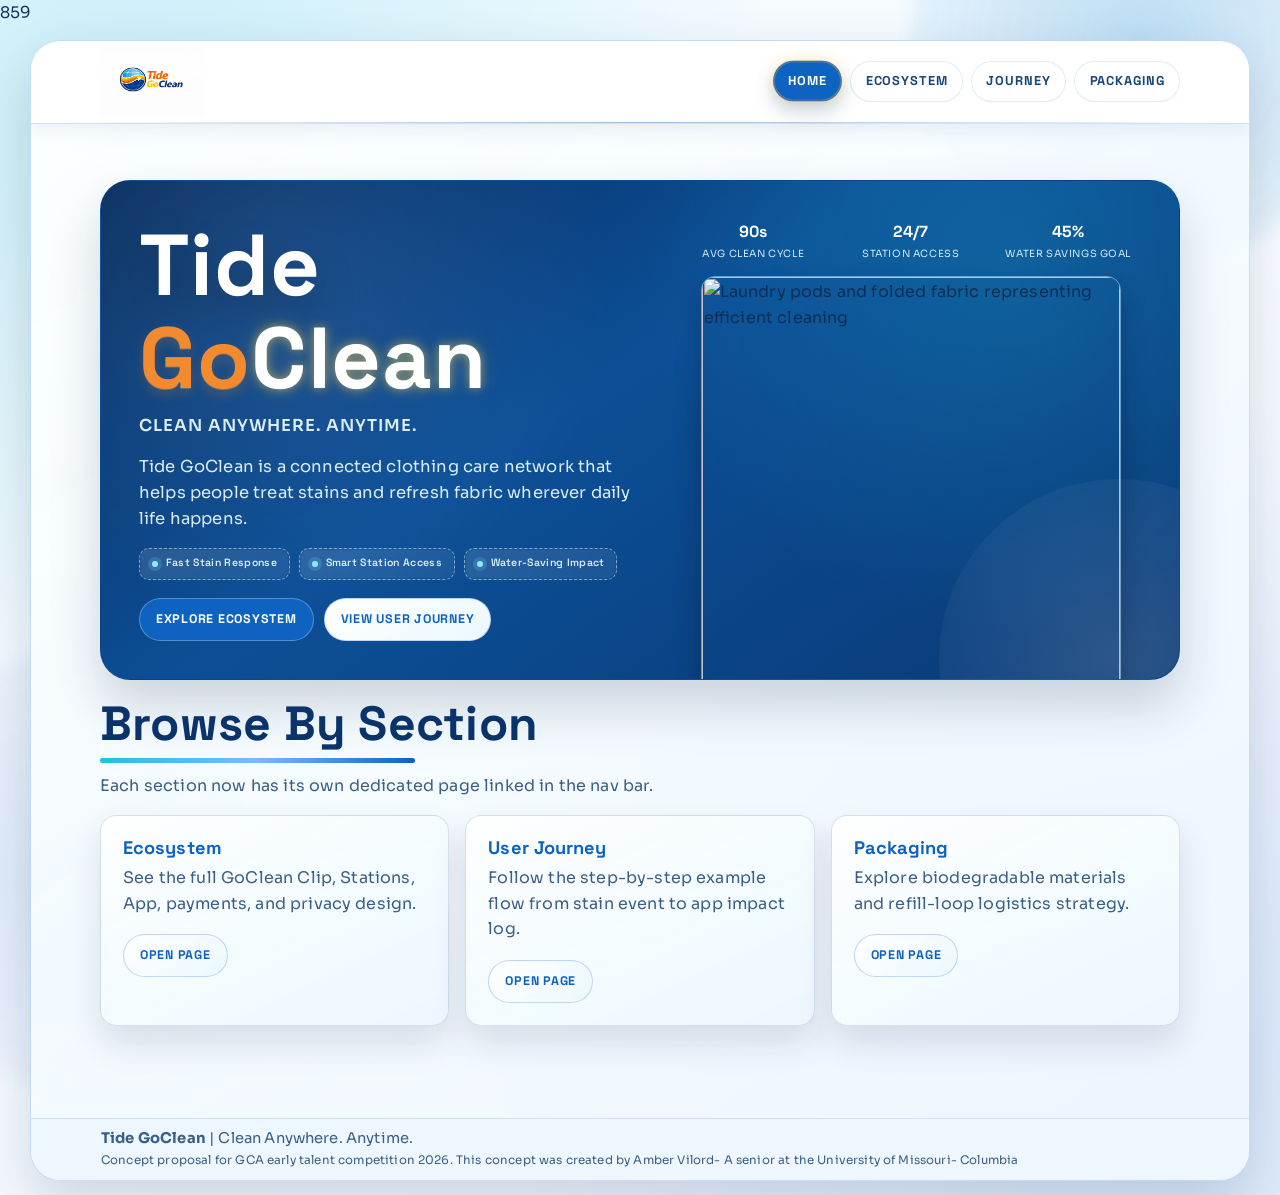
==== index.html @ 5327dce3 "Update footer content and add hero metric image with styling enhancements" ====
859<!DOCTYPE html>
<html lang="en">
<head>
  <meta charset="UTF-8" />
  <meta name="viewport" content="width=device-width, initial-scale=1.0" />
  <title>Tide GoClean | Home</title>
  <link rel="preconnect" href="https://fonts.googleapis.com" />
  <link rel="preconnect" href="https://fonts.gstatic.com" crossorigin />
  <link href="https://fonts.googleapis.com/css2?family=Space+Grotesk:wght@500;600;700&family=Sora:wght@400;500;600;700&display=swap" rel="stylesheet" />
  <link rel="stylesheet" href="styles.css" />
  <script src="shared.js" defer></script>
</head>
<body>
  <div class="page-overlay">
  <header class="top">
    <div class="wrap nav">
      <a class="brand" href="index.html" aria-label="Tide GoClean home">
        <img class="brand-symbol" src="assets/brand-logo.jpg" alt="" aria-hidden="true" />
        
      </a>
      <nav class="nav-links" aria-label="Main navigation">
        <a class="active" href="index.html">Home</a>
        <a href="ecosystem.html">Ecosystem</a>
        <a href="journey.html">Journey</a>
        <a href="packaging.html">Packaging</a>
      </nav>
    </div>
  </header>

  <main>
    <section class="wrap hero">
      <div>
        <h1 class="hero-title">Tide <span class="go-highlight">Go</span><span class="clean-glow">Clean</span></h1>
        <p class="tag">Clean Anywhere. Anytime.</p>
        <p>
          Tide GoClean is a connected clothing care network that helps people treat stains and refresh fabric wherever daily life happens.
        </p>
        <div class="chip-row" aria-label="Key brand strengths">
          <span class="chip">Fast Stain Response</span>
          <span class="chip">Smart Station Access</span>
          <span class="chip">Water-Saving Impact</span>
        </div>
        <div class="actions">
          <a class="btn primary" href="ecosystem.html">Explore Ecosystem</a>
          <a class="btn" href="journey.html">View User Journey</a>
        </div>
      </div>
      <aside class="hero-visual" aria-label="Brand impact snapshot">
        <div class="metric-grid">
          <div class="metric">
            <strong>90s</strong>
            <span>Avg Clean Cycle</span>
          </div>
          <div class="metric">
            <strong>24/7</strong>
            <span>Station Access</span>
          </div>
          <div class="metric">
            <strong>45%</strong>
            <span>Water Savings Goal</span>
          </div>
        </div>
        <img
          class="hero-metric-image"
          src="https://i.pinimg.com/736x/5a/c6/32/5ac632931588f97f066ed8e8f9f3339a.jpg"
          alt="Laundry pods and folded fabric representing efficient cleaning"
          loading="lazy"
          decoding="async"
        />
      </aside>
    </section>

    <section class="wrap" style="padding-top: 18px;">
      <div class="page-head">
        <h2>Browse By Section</h2>
        <p>Each section now has its own dedicated page linked in the nav bar.</p>
      </div>
      <div class="grid">
        <article class="card">
          <h3>Ecosystem</h3>
          <p>See the full GoClean Clip, Stations, App, payments, and privacy design.</p>
          <div class="actions"><a class="btn" href="ecosystem.html">Open Page</a></div>
        </article>
        <article class="card">
          <h3>User Journey</h3>
          <p>Follow the step-by-step example flow from stain event to app impact log.</p>
          <div class="actions"><a class="btn" href="journey.html">Open Page</a></div>
        </article>
        <article class="card">
          <h3>Packaging</h3>
          <p>Explore biodegradable materials and refill-loop logistics strategy.</p>
          <div class="actions"><a class="btn" href="packaging.html">Open Page</a></div>
        </article>
      </div>
    </section>
  </main>

  <footer class="footer">
    <div class="wrap">
      <p><strong>Tide GoClean</strong> | Clean Anywhere. Anytime.</p>
      <p class="footer-note">Concept proposal for GCA early talent competition 2026. This concept was created by Amber Vilord- A senior at the University of Missouri- Columbia</p>
    </div>
  </footer>
  </div>
</body>
</html>
---- styles.css ----
:root {
  --deep: #051c3d;
  --deep-2: #0a336b;
  --sea: #0d63bf;
  --aqua: #20c2dc;
  --foam: #dff9ff;
  --glacier: #7eb8ff;
  --glacier-soft: #d6e7ff;
  --tide-orange: #f28a2f;
  --tide-yellow: #ffd34f;
  --ink: #0d2f57;
  --ink-soft: #3a5f84;
  --paper: #ffffff;
  --line: rgba(10, 66, 130, 0.15);
  --line-strong: rgba(10, 66, 130, 0.32);
  --radius-xl: 30px;
  --radius-lg: 22px;
  --radius-md: 16px;
  --shadow-soft: 0 18px 34px rgba(5, 28, 61, 0.12);
  --shadow-mid: 0 26px 52px rgba(5, 28, 61, 0.18);
  --shadow-strong: 0 30px 70px rgba(5, 28, 61, 0.24);
}

* {
  box-sizing: border-box;
  margin: 0;
  padding: 0;
}

html,
body {
  min-height: 100%;
}

body {
  font-family: "Sora", "Segoe UI", sans-serif;
  color: var(--ink);
  letter-spacing: 0.01em;
  line-height: 1.6;
  overflow-x: hidden;
  background:
    radial-gradient(circle at 12% 10%, rgba(32, 194, 220, 0.2), transparent 40%),
    radial-gradient(circle at 88% 86%, rgba(92, 150, 230, 0.16), transparent 42%),
    linear-gradient(155deg, #f1f9ff 0%, #f9fcff 45%, #eef5ff 100%);
}

body::before,
body::after {
  content: "";
  position: fixed;
  z-index: -1;
  pointer-events: none;
  width: 460px;
  height: 460px;
  border-radius: 999px;
  filter: blur(8px);
  opacity: 0.75;
}

body::before {
  top: -190px;
  right: -90px;
  background: radial-gradient(circle at center, rgba(16, 135, 209, 0.34), rgba(16, 135, 209, 0));
  animation: drift 14s ease-in-out infinite;
}

body::after {
  left: -120px;
  bottom: -200px;
  background: radial-gradient(circle at center, rgba(92, 150, 230, 0.28), rgba(92, 150, 230, 0));
  animation: drift 16s ease-in-out infinite reverse;
}

.page-overlay {
  width: min(1220px, calc(100vw - 1.8rem));
  margin: 14px auto;
  border: 1px solid rgba(13, 99, 191, 0.2);
  border-radius: var(--radius-xl);
  background:
    linear-gradient(145deg, rgba(255, 255, 255, 0.95), rgba(244, 251, 255, 0.93) 48%, rgba(237, 245, 255, 0.93) 100%);
  box-shadow: var(--shadow-strong);
  box-shadow:
    0 24px 56px rgba(5, 28, 61, 0.16),
    inset 0 1px 0 rgba(255, 255, 255, 0.78);
  overflow: clip;
  position: relative;
}

.page-overlay::before {
  content: "";
  position: absolute;
  left: 0;
  right: 0;
  top: 0;
  height: 4px;
  background: rgba(13, 99, 191, 0.38);
}

.wrap {
  width: min(1080px, calc(100% - 2.8rem));
  margin: 0 auto;
}

.top {
  position: sticky;
  top: 0;
  z-index: 20;
  background: #ffffff;
  border-bottom: 1px solid #cfe3f7;
  box-shadow: 0 6px 18px rgba(10, 56, 110, 0.08);
}

.top::after {
  content: "";
  position: absolute;
  left: 0;
  right: 0;
  bottom: 0;
  height: 1px;
  background: linear-gradient(90deg, rgba(13, 99, 191, 0), rgba(13, 99, 191, 0.42), rgba(13, 99, 191, 0));
}

.nav {
  min-height: 82px;
  display: flex;
  align-items: center;
  justify-content: space-between;
  gap: 16px;
}

.brand {
  text-decoration: none;
  color: var(--deep-2);
  display: inline-flex;
  align-items: center;
  gap: 12px;
  font-family: "Space Grotesk", "Segoe UI", sans-serif;
  letter-spacing: 0.08em;
  text-transform: uppercase;
  font-weight: 700;
}

.brand-symbol {
  width: 104px;
  height: auto;
  display: block;
  object-fit: contain;
  filter: none;
}

.nav-links {
  display: flex;
  flex-wrap: wrap;
  gap: 8px;
}

.nav-links a {
  text-decoration: none;
  color: #164777;
  font-family: "Space Grotesk", "Segoe UI", sans-serif;
  font-size: 0.8rem;
  font-weight: 700;
  letter-spacing: 0.07em;
  text-transform: uppercase;
  padding: 0.6rem 0.9rem;
  border-radius: 999px;
  border: 1px solid rgba(13, 99, 191, 0.13);
  background: #ffffff;
  box-shadow: none;
  transition: transform 180ms ease, border-color 180ms ease, background-color 180ms ease, color 180ms ease;
}

.nav-links a:hover,
.nav-links a.active {
  color: #ffffff;
  border-color: rgba(242, 138, 47, 0.34);
  background: #0d63bf;
  box-shadow:
    0 10px 20px rgba(10, 66, 130, 0.22),
    0 0 14px rgba(255, 211, 79, 0.35),
    0 0 0 1px rgba(255, 211, 79, 0.26) inset;
  transform: translateY(-0.5px);
}

h1,
h2,
h3 {
  font-family: "Space Grotesk", "Segoe UI", sans-serif;
  line-height: 1.08;
  letter-spacing: 0.005em;
}

p {
  color: var(--ink-soft);
}

.go-highlight {
  color: var(--tide-orange);
  text-shadow:
    0 6px 12px rgba(242, 138, 47, 0.2),
    0 1px 0 rgba(255, 211, 79, 0.24);
}

.clean-glow {
  text-shadow:
    0 0 10px rgba(255, 211, 79, 0.5),
    0 0 20px rgba(255, 211, 79, 0.24);
}

main {
  padding: 56px 0 92px;
}

.hero {
  position: relative;
  display: grid;
  grid-template-columns: 1.06fr 0.94fr;
  gap: 22px;
  align-items: stretch;
  padding: 38px;
  border-radius: var(--radius-xl);
  border: 1px solid rgba(13, 99, 191, 0.2);
  background:
    radial-gradient(circle at 16% 22%, rgba(116, 173, 242, 0.19), transparent 34%),
    radial-gradient(circle at 84% 18%, rgba(32, 194, 220, 0.2), transparent 36%),
    linear-gradient(145deg, #072a58 0%, #0c4f97 44%, #093975 100%);
  box-shadow: var(--shadow-mid);
  overflow: hidden;
}

.hero::before {
  content: "";
  position: absolute;
  inset: auto -120px -160px auto;
  width: 360px;
  height: 360px;
  border-radius: 999px;
  background: radial-gradient(circle at center, rgba(255, 255, 255, 0.14), rgba(255, 255, 255, 0));
}

.hero > :only-child {
  grid-column: 1 / -1;
}

.hero-title {
  font-size: clamp(2.6rem, 7vw, 5.4rem);
  font-weight: 700;
  letter-spacing: 0.01em;
  display: inline-block;
  color: #ffffff;
  text-shadow: 0 18px 40px rgba(0, 0, 0, 0.28);
  animation: hero-enter 720ms ease 60ms both;
}

.tag {
  margin-top: 8px;
  margin-bottom: 14px;
  font-size: clamp(1rem, 2vw, 1.28rem);
  font-weight: 600;
  color: rgba(223, 249, 255, 0.95);
  letter-spacing: 0.06em;
  text-transform: uppercase;
  animation: hero-enter 720ms ease 140ms both;
}

.hero p {
  max-width: 52ch;
  color: rgba(230, 246, 255, 0.95);
  font-size: 1.03rem;
  animation: hero-enter 720ms ease 210ms both;
}

.hero-visual {
  position: relative;
  padding: 0;
  min-height: auto;
  display: block;
  animation: hero-enter 720ms ease 260ms both;
}

.hero-visual::before {
  content: none;
}

.hero-visual::after {
  content: none;
}

.metric-grid {
  position: relative;
  display: grid;
  gap: 12px;
  grid-template-columns: repeat(3, 1fr);
}

.hero-metric-image {
  display: block;
  width: 100%;
  max-width: 420px;
  margin: 14px auto 0;
  border-radius: 14px;
  border: 1px solid rgba(223, 249, 255, 0.45);
  box-shadow: 0 14px 26px rgba(2, 16, 42, 0.32);
  object-fit: cover;
}

.metric {
  border: none;
  border-radius: 0;
  padding: 0;
  background: transparent;
  color: #ffffff;
  text-align: center;
}

.metric strong {
  display: block;
  font-size: 1rem;
  font-family: "Space Grotesk", "Segoe UI", sans-serif;
}

.metric span {
  display: block;
  margin-top: 2px;
  font-size: 0.62rem;
  letter-spacing: 0.06em;
  text-transform: uppercase;
  color: rgba(227, 248, 255, 0.9);
}

.page-head {
  margin-bottom: 16px;
}

.page-head h2 {
  font-size: clamp(1.8rem, 4vw, 3rem);
  color: var(--deep-2);
  position: relative;
  display: inline-block;
}

.page-head h2::after {
  content: "";
  display: block;
  width: 72%;
  height: 5px;
  margin-top: 8px;
  border-radius: 999px;
  background: linear-gradient(90deg, var(--aqua), var(--glacier), var(--sea));
}

.page-head p {
  margin-top: 10px;
  max-width: 66ch;
}

.grid {
  display: grid;
  gap: 16px;
  grid-template-columns: repeat(auto-fit, minmax(232px, 1fr));
}

.card {
  border: 1px solid var(--line);
  border-radius: var(--radius-md);
  background:
    linear-gradient(155deg, rgba(255, 255, 255, 0.97), rgba(241, 251, 255, 0.94) 62%, rgba(237, 246, 255, 0.95));
  box-shadow: var(--shadow-soft);
  padding: 22px;
  transform: translateY(12px) scale(0.99);
  opacity: 0;
  transition: transform 340ms ease, opacity 340ms ease, box-shadow 220ms ease, border-color 220ms ease;
}

.card.reveal {
  transform: translateY(0) scale(1);
  opacity: 1;
}

.card:hover {
  transform: translateY(-4px) scale(1.005);
  border-color: rgba(242, 138, 47, 0.28);
  box-shadow:
    var(--shadow-mid),
    0 14px 30px rgba(242, 138, 47, 0.24);
}

.card h3 {
  font-size: 1.14rem;
  color: var(--sea);
  margin-bottom: 8px;
}

.card ul,
.card ol,
.spec-list {
  margin: 8px 0 0 18px;
  display: grid;
  gap: 6px;
}

.full {
  grid-column: 1 / -1;
}

.logo-card {
  border: 1px solid rgba(13, 99, 191, 0.18);
  background:
    radial-gradient(circle at 14% 20%, rgba(184, 217, 255, 0.36), transparent 32%),
    radial-gradient(circle at 86% 18%, rgba(32, 194, 220, 0.22), transparent 34%),
    linear-gradient(150deg, rgba(255, 255, 255, 0.96), rgba(240, 252, 255, 0.93) 62%, rgba(236, 246, 255, 0.94));
  border-radius: var(--radius-lg);
  min-height: 300px;
  display: grid;
  justify-items: center;
  align-content: center;
  text-align: center;
  gap: 12px;
}

.route {
  border: 1px dashed rgba(13, 99, 191, 0.44);
  border-radius: var(--radius-md);
  background:
    linear-gradient(140deg, rgba(236, 249, 255, 0.92), rgba(231, 243, 255, 0.92));
}

.symbol-preview {
  width: min(240px, 78%);
  height: auto;
}

.wordmark-preview {
  width: min(700px, 100%);
  height: auto;
}

.icon-preview {
  width: 130px;
  height: 130px;
  display: block;
}

.chip-row {
  display: flex;
  flex-wrap: wrap;
  gap: 9px;
  margin-top: 15px;
}

.chip {
  display: inline-flex;
  align-items: center;
  gap: 0.5rem;
  border: 1px dashed rgba(223, 249, 255, 0.5);
  border-radius: 10px;
  padding: 0.42rem 0.74rem;
  background: linear-gradient(135deg, rgba(255, 255, 255, 0.12), rgba(204, 236, 255, 0.08));
  font-family: "Space Grotesk", "Segoe UI", sans-serif;
  font-size: 0.66rem;
  font-weight: 600;
  letter-spacing: 0.03em;
  text-transform: none;
  color: rgba(228, 247, 255, 0.95);
  box-shadow: inset 0 0 0 1px rgba(8, 42, 80, 0.18);
}

.chip::before {
  content: "";
  width: 6px;
  height: 6px;
  border-radius: 999px;
  background: #8fe9ff;
  box-shadow: 0 0 0 4px rgba(143, 233, 255, 0.16);
}

.actions {
  margin-top: 18px;
  display: flex;
  flex-wrap: wrap;
  gap: 10px;
}

.btn {
  text-decoration: none;
  display: inline-flex;
  align-items: center;
  gap: 8px;
  border-radius: 999px;
  padding: 0.66rem 1rem;
  border: 1px solid rgba(13, 99, 191, 0.24);
  background: linear-gradient(140deg, #ffffff, #ebf8ff);
  color: var(--sea);
  font-family: "Space Grotesk", "Segoe UI", sans-serif;
  font-size: 0.78rem;
  font-weight: 700;
  letter-spacing: 0.06em;
  text-transform: uppercase;
  transition: transform 180ms ease, box-shadow 180ms ease, background-color 180ms ease;
}

.btn:hover {
  transform: translateY(-2px);
  box-shadow:
    0 16px 30px rgba(5, 28, 61, 0.2),
    0 8px 20px rgba(242, 138, 47, 0.3);
}

.btn.primary {
  color: #ffffff;
  border-color: rgba(255, 255, 255, 0.28);
  background: var(--sea);
}

.footer {
  position: relative;
  left: auto;
  bottom: auto;
  transform: none;
  width: min(1220px, calc(100vw - 1.8rem));
  z-index: 19;
  margin: 0 auto;
  padding: 8px 0 11px;
  border-top: 1px solid #cfe3f7;
  background: #eef6ff;
  color: #486c8f;
  font-size: 0.92rem;
  border-radius: 0 0 var(--radius-xl) var(--radius-xl);
}

.footer-note {
  font-size: 0.8em;
}

@keyframes drift {
  0%,
  100% {
    transform: translate(0, 0) scale(1);
  }

  50% {
    transform: translate(-14px, 18px) scale(1.06);
  }
}

@keyframes sheen {
  0% {
    background-position: 0% 50%;
  }

  100% {
    background-position: 180% 50%;
  }
}

@keyframes orbit {
  0% {
    transform: translate(-50%, -50%) rotate(0deg);
  }

  100% {
    transform: translate(-50%, -50%) rotate(360deg);
  }
}

@keyframes hero-enter {
  0% {
    opacity: 0;
    transform: translateY(12px);
  }

  100% {
    opacity: 1;
    transform: translateY(0);
  }
}

@media (max-width: 980px) {
  .page-overlay {
    width: calc(100vw - 1.1rem);
    border-radius: 22px;
  }

  .wrap {
    width: min(1080px, calc(100% - 1.6rem));
  }

  .hero {
    grid-template-columns: 1fr;
    padding: 26px;
  }

  .hero-visual {
    min-height: 200px;
  }

  .top {
    position: static;
  }

  .footer {
    width: calc(100vw - 1.1rem);
    bottom: auto;
    border-radius: 0 0 22px 22px;
  }
}

@media (max-width: 640px) {
  body::before,
  body::after {
    width: 250px;
    height: 250px;
  }

  .nav {
    min-height: 74px;
    flex-direction: column;
    gap: 10px;
    padding: 12px 0;
  }

  .nav-links {
    width: 100%;
    justify-content: center;
  }

  .nav-links a {
    font-size: 0.72rem;
    padding: 0.54rem 0.72rem;
  }

  main {
    padding: 40px 0 84px;
  }

  .hero,
  .card,
  .logo-card {
    border-radius: 16px;
  }

  .hero-title {
    font-size: clamp(2.1rem, 11vw, 3.1rem);
  }

  .metric-grid {
    grid-template-columns: 1fr;
  }
}

@media (prefers-reduced-motion: reduce) {
  * {
    animation: none !important;
    transition: none !important;
  }
}
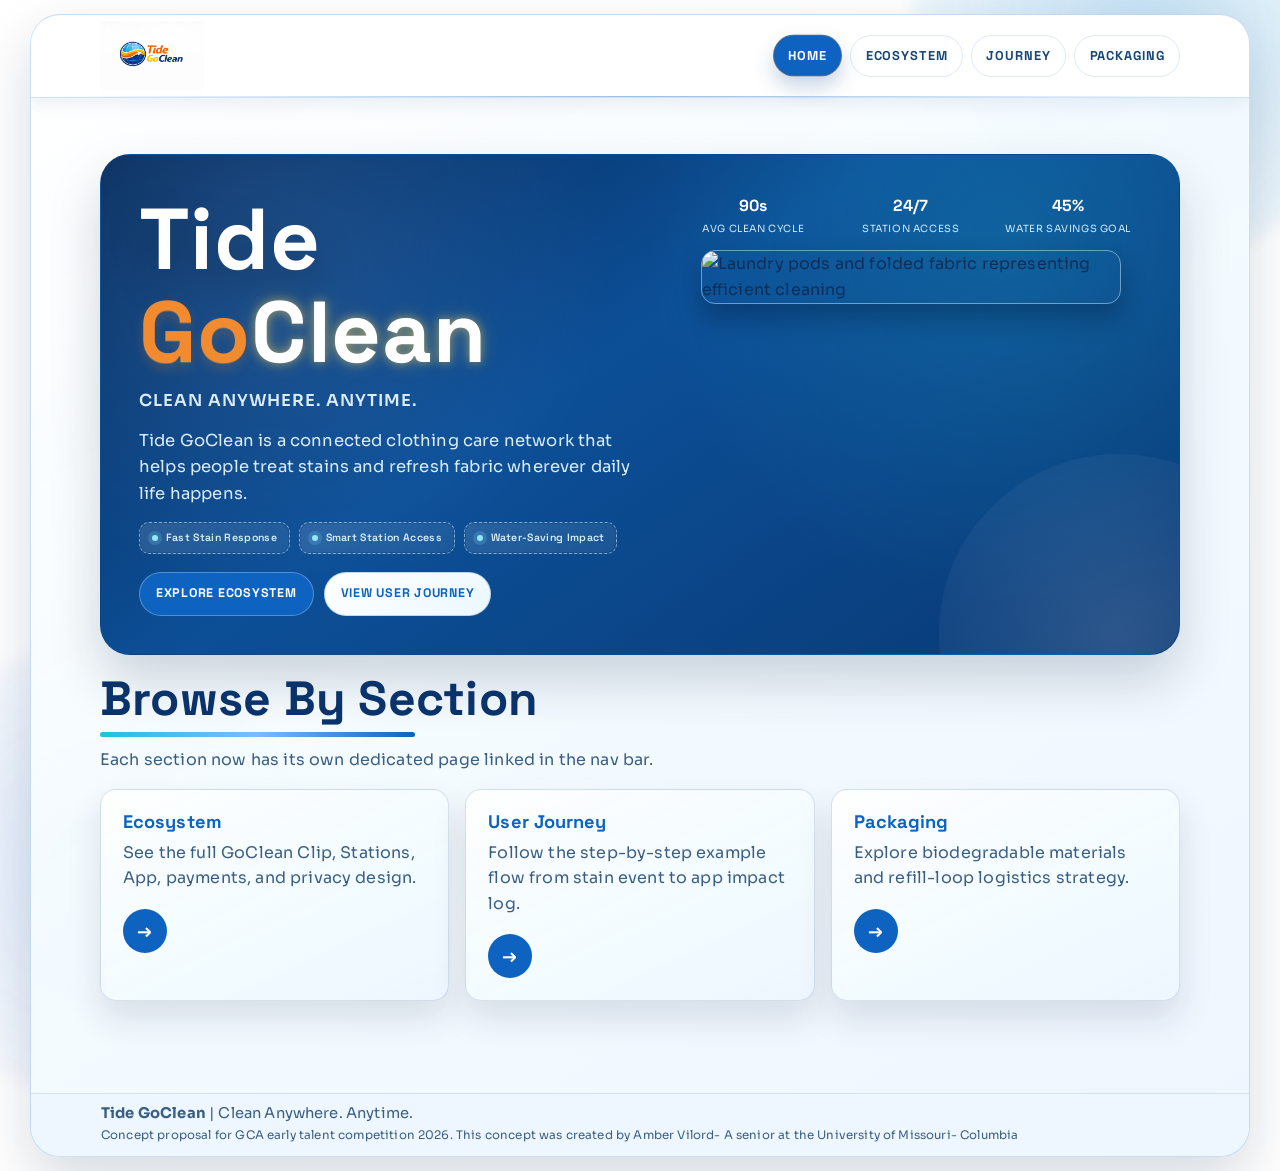
==== commit 821f9afb: "Enhance layout and styling across ecosystem, journey, and packaging pages; add centered text alignme" ====
--- a/index.html
+++ b/index.html
@@ -1,4 +1,4 @@
-859<!DOCTYPE html>
+<!DOCTYPE html>
 <html lang="en">
 <head>
   <meta charset="UTF-8" />
@@ -79,17 +79,17 @@
         <article class="card">
           <h3>Ecosystem</h3>
           <p>See the full GoClean Clip, Stations, App, payments, and privacy design.</p>
-          <div class="actions"><a class="btn" href="ecosystem.html">Open Page</a></div>
+          <div class="actions"><a class="btn open-page-btn" href="ecosystem.html" aria-label="Open Ecosystem page">&rarr;</a></div>
         </article>
         <article class="card">
           <h3>User Journey</h3>
           <p>Follow the step-by-step example flow from stain event to app impact log.</p>
-          <div class="actions"><a class="btn" href="journey.html">Open Page</a></div>
+          <div class="actions"><a class="btn open-page-btn" href="journey.html" aria-label="Open User Journey page">&rarr;</a></div>
         </article>
         <article class="card">
           <h3>Packaging</h3>
           <p>Explore biodegradable materials and refill-loop logistics strategy.</p>
-          <div class="actions"><a class="btn" href="packaging.html">Open Page</a></div>
+          <div class="actions"><a class="btn open-page-btn" href="packaging.html" aria-label="Open Packaging page">&rarr;</a></div>
         </article>
       </div>
     </section>
--- a/styles.css
+++ b/styles.css
@@ -38,10 +38,11 @@
   letter-spacing: 0.01em;
   line-height: 1.6;
   overflow-x: hidden;
-  background:
-    radial-gradient(circle at 12% 10%, rgba(32, 194, 220, 0.2), transparent 40%),
-    radial-gradient(circle at 88% 86%, rgba(92, 150, 230, 0.16), transparent 42%),
-    linear-gradient(155deg, #f1f9ff 0%, #f9fcff 45%, #eef5ff 100%);
+  background-image: url("https://static.vecteezy.com/system/resources/previews/005/344/451/large_2x/soap-bubbles-on-a-background-of-blue-water-as-a-texture-top-view-copy-empty-space-for-text-photo.jpg");
+  background-position: center;
+  background-size: cover;
+  background-repeat: no-repeat;
+  background-attachment: fixed;
 }
 
 body::before,
@@ -170,15 +171,24 @@
   transition: transform 180ms ease, border-color 180ms ease, background-color 180ms ease, color 180ms ease;
 }
 
-.nav-links a:hover,
+.nav-links a:hover {
+  color: #12335a;
+  border-color: rgba(255, 211, 79, 0.78);
+  background: linear-gradient(135deg, #ffe48a, #ffd34f);
+  box-shadow:
+    0 10px 20px rgba(10, 66, 130, 0.2),
+    0 0 16px rgba(255, 211, 79, 0.48),
+    0 0 0 1px rgba(255, 211, 79, 0.34) inset;
+  transform: translateY(-0.5px);
+}
+
 .nav-links a.active {
   color: #ffffff;
   border-color: rgba(242, 138, 47, 0.34);
   background: #0d63bf;
   box-shadow:
     0 10px 20px rgba(10, 66, 130, 0.22),
-    0 0 14px rgba(255, 211, 79, 0.35),
-    0 0 0 1px rgba(255, 211, 79, 0.26) inset;
+    0 0 0 1px rgba(13, 99, 191, 0.26) inset;
   transform: translateY(-0.5px);
 }
 
@@ -354,10 +364,38 @@
   max-width: 66ch;
 }
 
+.page-head-centered {
+  text-align: center;
+}
+
+.page-head-centered h2::after {
+  margin-left: auto;
+  margin-right: auto;
+}
+
+.page-head-centered p {
+  margin-left: auto;
+  margin-right: auto;
+}
+
 .grid {
   display: grid;
   gap: 16px;
   grid-template-columns: repeat(auto-fit, minmax(232px, 1fr));
+}
+
+.packaging-grid {
+  grid-template-columns: repeat(auto-fit, minmax(232px, 320px));
+  justify-content: center;
+}
+
+.ecosystem-grid {
+  grid-template-columns: repeat(auto-fit, minmax(232px, 320px));
+  justify-content: center;
+}
+
+.packaging-grid .full {
+  grid-column: 1 / -1;
 }
 
 .card {
@@ -379,10 +417,10 @@
 
 .card:hover {
   transform: translateY(-4px) scale(1.005);
-  border-color: rgba(242, 138, 47, 0.28);
+  border-color: rgba(255, 211, 79, 0.78);
   box-shadow:
     var(--shadow-mid),
-    0 14px 30px rgba(242, 138, 47, 0.24);
+    0 14px 30px rgba(255, 211, 79, 0.34);
 }
 
 .card h3 {
@@ -501,15 +539,46 @@
 
 .btn:hover {
   transform: translateY(-2px);
+  color: #12335a;
+  border-color: rgba(255, 211, 79, 0.82);
+  background: linear-gradient(135deg, #ffe48a, #ffd34f);
   box-shadow:
     0 16px 30px rgba(5, 28, 61, 0.2),
-    0 8px 20px rgba(242, 138, 47, 0.3);
+    0 8px 22px rgba(255, 211, 79, 0.42);
+}
+
+.btn.primary:hover {
+  color: #12335a;
+  border-color: rgba(255, 211, 79, 0.82);
+  background: linear-gradient(135deg, #ffe48a, #ffd34f);
 }
 
 .btn.primary {
   color: #ffffff;
   border-color: rgba(255, 255, 255, 0.28);
   background: var(--sea);
+}
+
+.open-page-btn {
+  width: 44px;
+  height: 44px;
+  padding: 0;
+  justify-content: center;
+  border-radius: 999px;
+  background: #0d63bf;
+  border-color: rgba(13, 99, 191, 0.85);
+  color: #ffffff;
+  font-size: 1.15rem;
+  line-height: 1;
+}
+
+.open-page-btn:hover {
+  color: #ffffff;
+  border-color: rgba(255, 130, 33, 0.95);
+  background: #ff7a00;
+  box-shadow:
+    0 16px 30px rgba(5, 28, 61, 0.22),
+    0 8px 22px rgba(255, 122, 0, 0.5);
 }
 
 .footer {
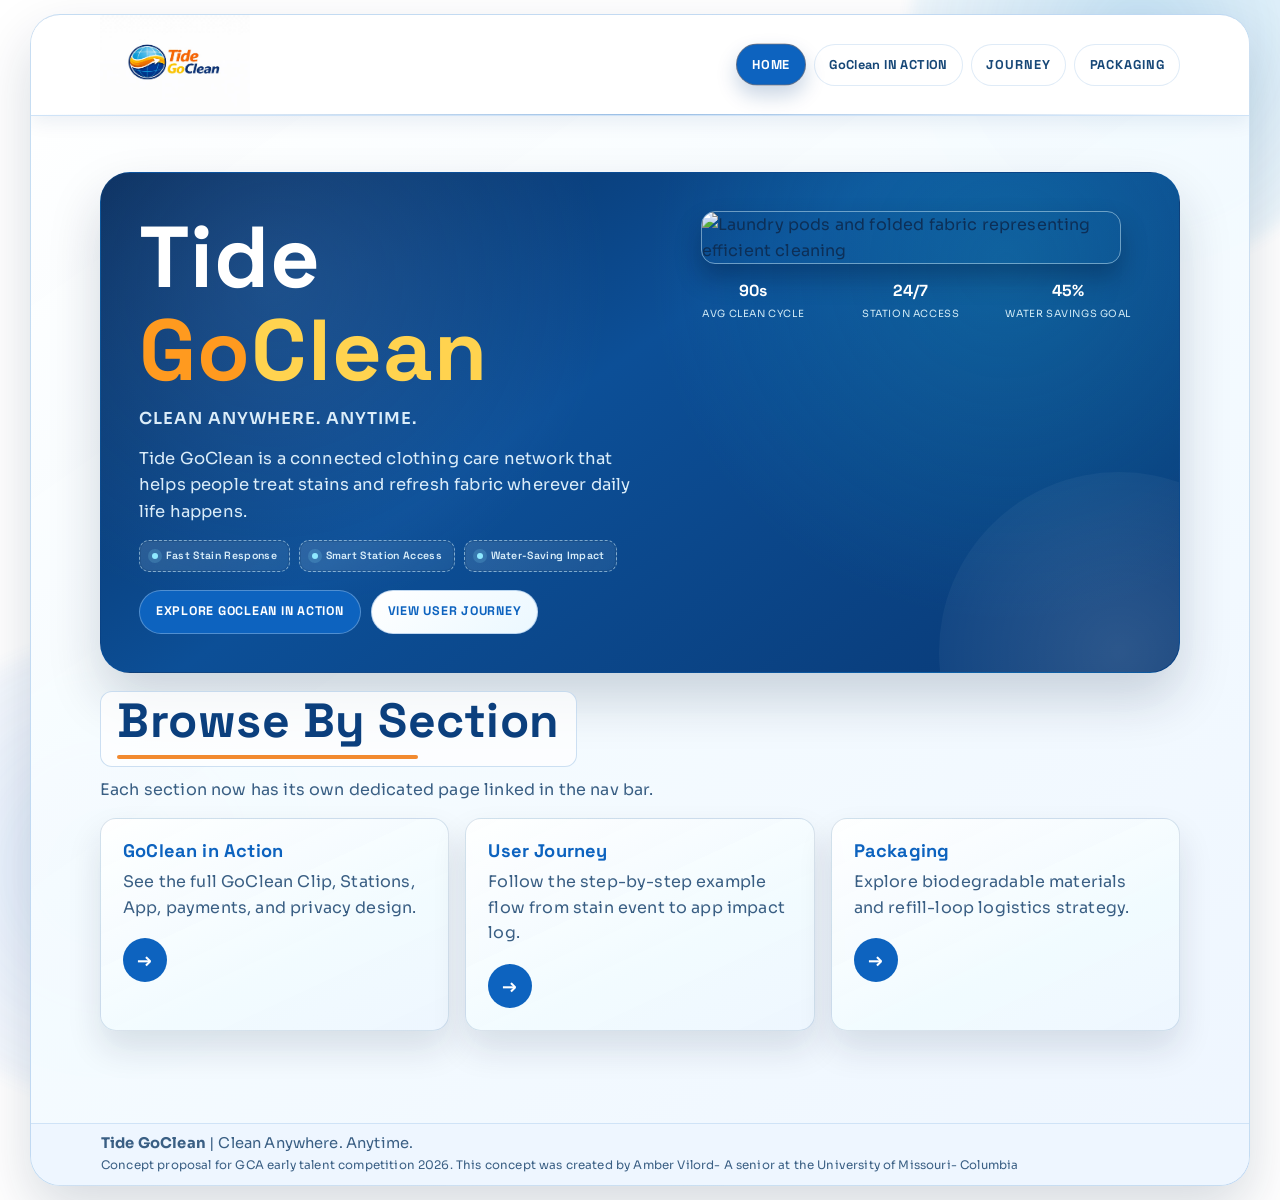
==== commit f000811b: "Update README and HTML files to reflect "GoClean in Action" branding; adjust styles for improved nav" ====
--- a/index.html
+++ b/index.html
@@ -20,7 +20,7 @@
       </a>
       <nav class="nav-links" aria-label="Main navigation">
         <a class="active" href="index.html">Home</a>
-        <a href="ecosystem.html">Ecosystem</a>
+        <a class="nav-goclean-link" href="ecosystem.html">GoClean IN ACTION</a>
         <a href="journey.html">Journey</a>
         <a href="packaging.html">Packaging</a>
       </nav>
@@ -41,11 +41,18 @@
           <span class="chip">Water-Saving Impact</span>
         </div>
         <div class="actions">
-          <a class="btn primary" href="ecosystem.html">Explore Ecosystem</a>
+          <a class="btn primary" href="ecosystem.html">Explore GoClean in Action</a>
           <a class="btn" href="journey.html">View User Journey</a>
         </div>
       </div>
       <aside class="hero-visual" aria-label="Brand impact snapshot">
+        <img
+          class="hero-metric-image"
+          src="https://i.pinimg.com/736x/5a/c6/32/5ac632931588f97f066ed8e8f9f3339a.jpg"
+          alt="Laundry pods and folded fabric representing efficient cleaning"
+          loading="lazy"
+          decoding="async"
+        />
         <div class="metric-grid">
           <div class="metric">
             <strong>90s</strong>
@@ -60,13 +67,6 @@
             <span>Water Savings Goal</span>
           </div>
         </div>
-        <img
-          class="hero-metric-image"
-          src="https://i.pinimg.com/736x/5a/c6/32/5ac632931588f97f066ed8e8f9f3339a.jpg"
-          alt="Laundry pods and folded fabric representing efficient cleaning"
-          loading="lazy"
-          decoding="async"
-        />
       </aside>
     </section>
 
@@ -77,9 +77,9 @@
       </div>
       <div class="grid">
         <article class="card">
-          <h3>Ecosystem</h3>
+          <h3>GoClean in Action</h3>
           <p>See the full GoClean Clip, Stations, App, payments, and privacy design.</p>
-          <div class="actions"><a class="btn open-page-btn" href="ecosystem.html" aria-label="Open Ecosystem page">&rarr;</a></div>
+          <div class="actions"><a class="btn open-page-btn" href="ecosystem.html" aria-label="Open GoClean in Action page">&rarr;</a></div>
         </article>
         <article class="card">
           <h3>User Journey</h3>
--- a/styles.css
+++ b/styles.css
@@ -1,4 +1,5 @@
 :root {
+  color-scheme: light;
   --deep: #051c3d;
   --deep-2: #0a336b;
   --sea: #0d63bf;
@@ -142,7 +143,7 @@
 }
 
 .brand-symbol {
-  width: 104px;
+  width: 150px;
   height: auto;
   display: block;
   object-fit: contain;
@@ -171,6 +172,11 @@
   transition: transform 180ms ease, border-color 180ms ease, background-color 180ms ease, color 180ms ease;
 }
 
+.nav-links a.nav-goclean-link {
+  text-transform: none;
+  letter-spacing: 0.03em;
+}
+
 .nav-links a:hover {
   color: #12335a;
   border-color: rgba(255, 211, 79, 0.78);
@@ -197,7 +203,7 @@
 h3 {
   font-family: "Space Grotesk", "Segoe UI", sans-serif;
   line-height: 1.08;
-  letter-spacing: 0.005em;
+  letter-spacing: 0.01em;
 }
 
 p {
@@ -205,16 +211,13 @@
 }
 
 .go-highlight {
-  color: var(--tide-orange);
-  text-shadow:
-    0 6px 12px rgba(242, 138, 47, 0.2),
-    0 1px 0 rgba(255, 211, 79, 0.24);
+  color: #ff9a1f;
+  font-weight: 700;
 }
 
 .clean-glow {
-  text-shadow:
-    0 0 10px rgba(255, 211, 79, 0.5),
-    0 0 20px rgba(255, 211, 79, 0.24);
+  color: var(--tide-yellow);
+  font-weight: 700;
 }
 
 main {
@@ -254,11 +257,10 @@
 
 .hero-title {
   font-size: clamp(2.6rem, 7vw, 5.4rem);
-  font-weight: 700;
-  letter-spacing: 0.01em;
+  font-weight: 800;
+  letter-spacing: 0.012em;
   display: inline-block;
   color: #ffffff;
-  text-shadow: 0 18px 40px rgba(0, 0, 0, 0.28);
   animation: hero-enter 720ms ease 60ms both;
 }
 
@@ -301,13 +303,14 @@
   display: grid;
   gap: 12px;
   grid-template-columns: repeat(3, 1fr);
+  margin-top: 14px;
 }
 
 .hero-metric-image {
   display: block;
   width: 100%;
   max-width: 420px;
-  margin: 14px auto 0;
+  margin: 0 auto;
   border-radius: 14px;
   border: 1px solid rgba(223, 249, 255, 0.45);
   box-shadow: 0 14px 26px rgba(2, 16, 42, 0.32);
@@ -344,19 +347,26 @@
 
 .page-head h2 {
   font-size: clamp(1.8rem, 4vw, 3rem);
-  color: var(--deep-2);
+  color: #0b3f7d;
+  font-weight: 800;
   position: relative;
   display: inline-block;
+  letter-spacing: 0.01em;
+  text-transform: none;
+  padding: 0.08em 0.34em 0.14em;
+  border-radius: 12px;
+  background: rgba(255, 255, 255, 0.74);
+  border: 1px solid rgba(13, 99, 191, 0.2);
 }
 
 .page-head h2::after {
   content: "";
   display: block;
-  width: 72%;
-  height: 5px;
+  width: 68%;
+  height: 4px;
   margin-top: 8px;
   border-radius: 999px;
-  background: linear-gradient(90deg, var(--aqua), var(--glacier), var(--sea));
+  background: #f28a2f;
 }
 
 .page-head p {
@@ -645,6 +655,10 @@
 }
 
 @media (max-width: 980px) {
+  body {
+    background-attachment: scroll;
+  }
+
   .page-overlay {
     width: calc(100vw - 1.1rem);
     border-radius: 22px;
@@ -691,11 +705,14 @@
   .nav-links {
     width: 100%;
     justify-content: center;
+    gap: 6px;
   }
 
   .nav-links a {
     font-size: 0.72rem;
     padding: 0.54rem 0.72rem;
+    flex: 1 1 calc(50% - 8px);
+    text-align: center;
   }
 
   main {
@@ -712,8 +729,127 @@
     font-size: clamp(2.1rem, 11vw, 3.1rem);
   }
 
+  .hero p {
+    font-size: 0.98rem;
+  }
+
+  .page-head h2 {
+    font-size: clamp(1.45rem, 8vw, 2.1rem);
+  }
+
+  .actions {
+    width: 100%;
+  }
+
+  .btn {
+    justify-content: center;
+  }
+
   .metric-grid {
     grid-template-columns: 1fr;
+  }
+}
+
+@media (max-width: 460px) {
+  .wrap {
+    width: calc(100% - 1.2rem);
+  }
+
+  .hero {
+    padding: 18px;
+  }
+
+  .nav-links a {
+    font-size: 0.68rem;
+    letter-spacing: 0.05em;
+    padding: 0.5rem 0.58rem;
+  }
+
+  .card {
+    padding: 16px;
+  }
+
+  .open-page-btn {
+    width: 40px;
+    height: 40px;
+    font-size: 1rem;
+  }
+}
+
+@media (prefers-color-scheme: dark) {
+  :root {
+    color-scheme: dark;
+  }
+
+  body {
+    color: #d8e7ff;
+    background-color: #06172f;
+  }
+
+  .page-overlay {
+    border-color: rgba(126, 184, 255, 0.28);
+    background: linear-gradient(145deg, rgba(8, 26, 52, 0.93), rgba(8, 36, 73, 0.9) 48%, rgba(6, 24, 48, 0.92) 100%);
+    box-shadow:
+      0 28px 64px rgba(0, 0, 0, 0.45),
+      inset 0 1px 0 rgba(195, 225, 255, 0.1);
+  }
+
+  .top {
+    background: rgba(8, 30, 58, 0.96);
+    border-bottom-color: rgba(126, 184, 255, 0.26);
+    box-shadow: 0 8px 22px rgba(0, 0, 0, 0.35);
+  }
+
+  .nav-links a {
+    color: #d7e8ff;
+    background: rgba(12, 47, 90, 0.92);
+    border-color: rgba(126, 184, 255, 0.3);
+  }
+
+  .nav-links a.active {
+    background: #1b76d9;
+    border-color: rgba(143, 201, 255, 0.45);
+  }
+
+  p,
+  .page-head p {
+    color: #b8d0ec;
+  }
+
+  .page-head h2 {
+    color: #e5f2ff;
+    background: rgba(9, 39, 78, 0.85);
+    border-color: rgba(126, 184, 255, 0.3);
+  }
+
+  .card,
+  .logo-card,
+  .route {
+    border-color: rgba(126, 184, 255, 0.24);
+    background: linear-gradient(152deg, rgba(10, 38, 74, 0.93), rgba(12, 47, 90, 0.9) 62%, rgba(9, 34, 66, 0.92));
+    box-shadow: 0 16px 34px rgba(0, 0, 0, 0.34);
+  }
+
+  .card h3,
+  .metric strong {
+    color: #e2f1ff;
+  }
+
+  .footer {
+    background: #0a2a52;
+    border-top-color: rgba(126, 184, 255, 0.28);
+    color: #bad4f2;
+  }
+
+  .btn {
+    color: #deeeff;
+    background: linear-gradient(140deg, #124984, #0b3768);
+    border-color: rgba(126, 184, 255, 0.36);
+  }
+
+  .open-page-btn {
+    background: #1b76d9;
+    border-color: rgba(143, 201, 255, 0.6);
   }
 }
 
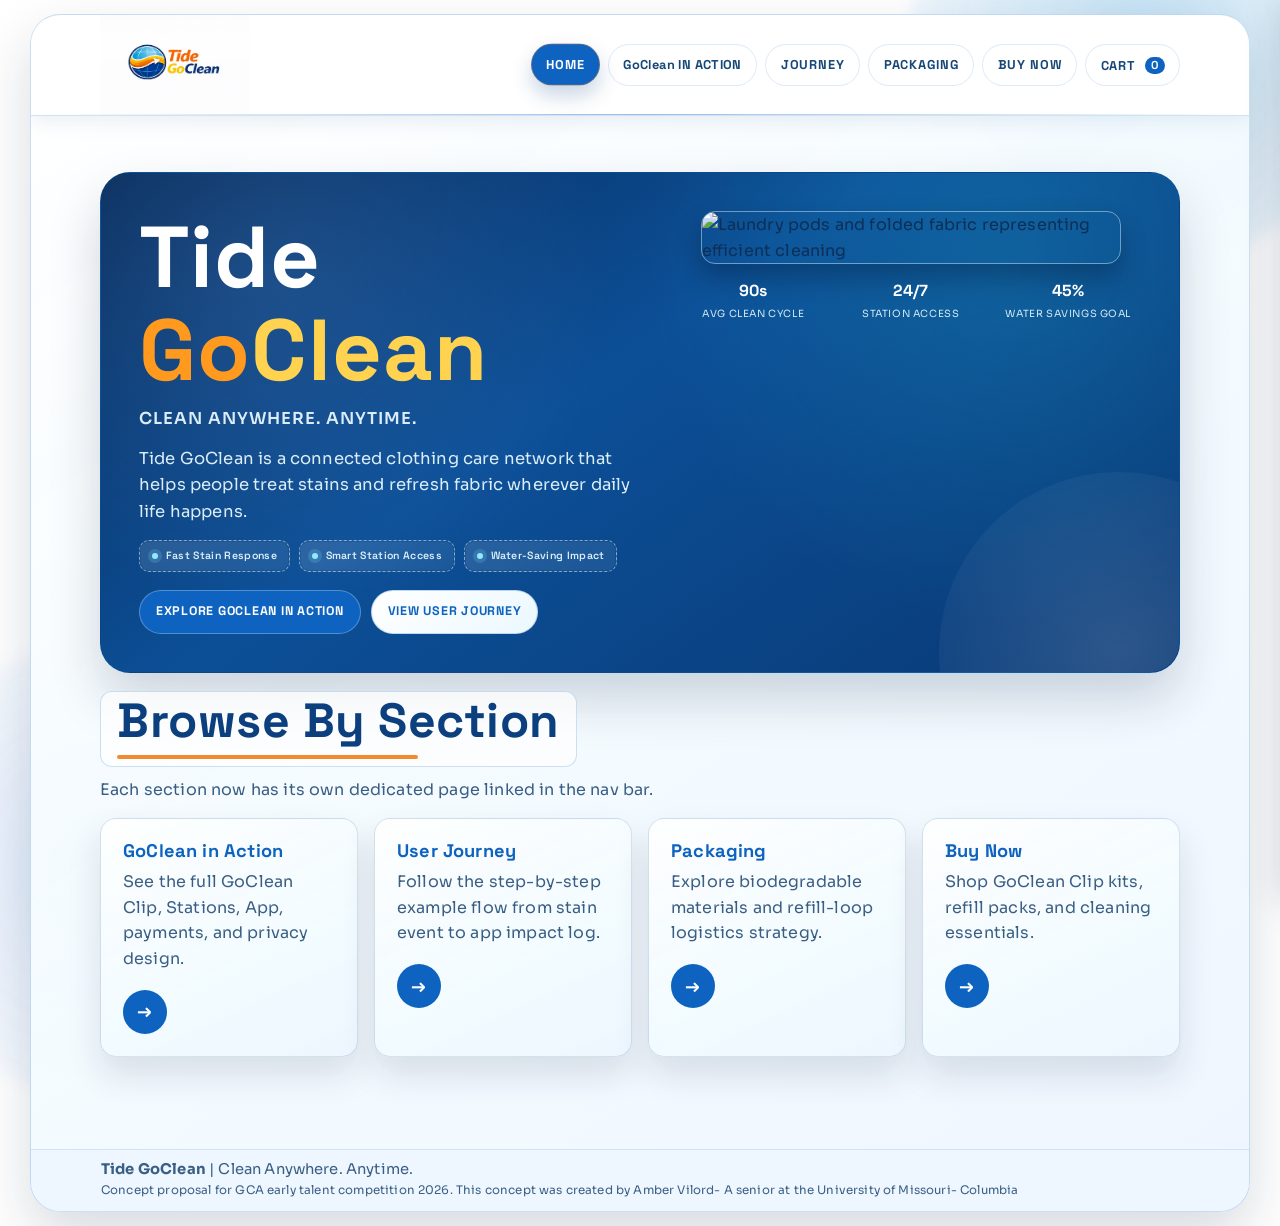
==== commit 5827ea33: "Add "Buy Now" page and integrate shopping cart functionality; enhance layout and styles for improved" ====
--- a/index.html
+++ b/index.html
@@ -23,6 +23,7 @@
         <a class="nav-goclean-link" href="ecosystem.html">GoClean IN ACTION</a>
         <a href="journey.html">Journey</a>
         <a href="packaging.html">Packaging</a>
+        <a href="buy-now.html">Buy Now</a>
       </nav>
     </div>
   </header>
@@ -91,6 +92,11 @@
           <p>Explore biodegradable materials and refill-loop logistics strategy.</p>
           <div class="actions"><a class="btn open-page-btn" href="packaging.html" aria-label="Open Packaging page">&rarr;</a></div>
         </article>
+        <article class="card">
+          <h3>Buy Now</h3>
+          <p>Shop GoClean Clip kits, refill packs, and cleaning essentials.</p>
+          <div class="actions"><a class="btn open-page-btn" href="buy-now.html" aria-label="Open Buy Now page">&rarr;</a></div>
+        </article>
       </div>
     </section>
   </main>
--- a/styles.css
+++ b/styles.css
@@ -369,6 +369,18 @@
   background: #f28a2f;
 }
 
+.logo-page .page-head h2::after {
+  background: #ffe600;
+}
+
+.ecosystem-page .page-head h2::after {
+  background: #ffe600;
+}
+
+.packaging-page .page-head h2::after {
+  background: #ffe600;
+}
+
 .page-head p {
   margin-top: 10px;
   max-width: 66ch;
@@ -400,11 +412,204 @@
 }
 
 .ecosystem-grid {
-  grid-template-columns: repeat(auto-fit, minmax(232px, 320px));
+  grid-template-columns: repeat(2, minmax(260px, 360px));
   justify-content: center;
 }
 
+.action-flow {
+  margin-top: 6px;
+  display: grid;
+  gap: 20px;
+}
+
+.action-step {
+  padding: 16px 4px 20px;
+  border-bottom: 1px solid rgba(13, 99, 191, 0.2);
+}
+
+.action-step-head {
+  display: flex;
+  align-items: baseline;
+  gap: 12px;
+  margin-bottom: 8px;
+}
+
+.action-index {
+  font-family: "Space Grotesk", "Segoe UI", sans-serif;
+  font-size: 1.35rem;
+  font-weight: 700;
+  line-height: 1;
+  color: #f28a2f;
+  min-width: 2.1ch;
+}
+
+.action-step h3 {
+  margin: 0;
+  font-size: clamp(1.18rem, 2.3vw, 1.5rem);
+  color: #0e4f98;
+}
+
+.action-step h4 {
+  margin: 6px 0 0;
+  font-size: 0.84rem;
+  letter-spacing: 0.08em;
+  text-transform: uppercase;
+  color: #0f4f98;
+}
+
+.action-step p {
+  margin-top: 2px;
+  max-width: 78ch;
+}
+
+.action-list {
+  margin: 10px 0 0 18px;
+  display: grid;
+  gap: 7px;
+}
+
+.action-columns {
+  margin-top: 8px;
+  display: grid;
+  gap: 14px;
+  grid-template-columns: 1.3fr 1fr;
+}
+
+.clip-row {
+  margin-top: 6px;
+  display: grid;
+  gap: 16px;
+  align-items: start;
+  grid-template-columns: 0.95fr 1.35fr;
+}
+
+.clip-image-wrap {
+  margin: 0;
+}
+
+.clip-image {
+  width: 100%;
+  max-width: 350px;
+  display: block;
+  border-radius: 14px;
+  border: 1px solid rgba(13, 99, 191, 0.22);
+  box-shadow: 0 14px 28px rgba(8, 43, 85, 0.16);
+}
+
+.stations-row {
+  margin-top: 6px;
+  display: grid;
+  gap: 16px;
+  align-items: start;
+  grid-template-columns: 1.45fr 0.9fr;
+}
+
+.stations-copy p {
+  margin-top: 0;
+}
+
+.stations-image-wrap {
+  margin: 56px 0 0;
+}
+
+.stations-image {
+  width: 100%;
+  max-width: 360px;
+  display: block;
+  margin-left: auto;
+  border-radius: 14px;
+  border: 1px solid rgba(13, 99, 191, 0.22);
+  box-shadow: 0 14px 28px rgba(8, 43, 85, 0.16);
+}
+
+.action-step-detail {
+  padding-top: 18px;
+}
+
+.action-list-inline {
+  grid-template-columns: repeat(auto-fit, minmax(210px, 1fr));
+  margin-left: 0;
+  padding-left: 0;
+  list-style: none;
+}
+
+.action-list-inline li {
+  border: 1px dashed rgba(13, 99, 191, 0.3);
+  border-radius: 12px;
+  padding: 10px 12px;
+  background: rgba(255, 255, 255, 0.58);
+}
+
+.action-example {
+  margin-top: 12px;
+  padding: 10px 12px;
+  border-left: 4px solid #f28a2f;
+  background: rgba(255, 255, 255, 0.58);
+}
+
+.station-card {
+  background:
+    radial-gradient(circle at 88% 14%, rgba(76, 195, 241, 0.2), transparent 36%),
+    linear-gradient(155deg, rgba(255, 255, 255, 0.97), rgba(241, 251, 255, 0.94) 62%, rgba(237, 246, 255, 0.95));
+}
+
+.station-layout {
+  margin-top: 12px;
+  display: grid;
+  gap: 14px;
+  grid-template-columns: 1.25fr 1fr;
+}
+
+.station-block {
+  border: 1px solid rgba(13, 99, 191, 0.2);
+  border-radius: 14px;
+  padding: 12px 14px;
+  background: rgba(255, 255, 255, 0.7);
+}
+
+.station-block h4 {
+  margin: 0;
+  font-size: 0.84rem;
+  letter-spacing: 0.08em;
+  text-transform: uppercase;
+  color: #0f4f98;
+}
+
+.station-block ul {
+  margin-top: 10px;
+}
+
 .packaging-grid .full {
+  grid-column: 1 / -1;
+}
+
+.buy-grid {
+  grid-template-columns: repeat(auto-fit, minmax(220px, 1fr));
+}
+
+.buy-card {
+  display: flex;
+  flex-direction: column;
+  justify-content: space-between;
+  gap: 10px;
+}
+
+.buy-thumb {
+  width: 100%;
+  max-height: 210px;
+  object-fit: cover;
+  border-radius: 12px;
+  border: 1px solid rgba(13, 99, 191, 0.2);
+}
+
+.buy-price {
+  font-family: "Space Grotesk", "Segoe UI", sans-serif;
+  font-size: 1.28rem;
+  font-weight: 700;
+  color: #0d3f7f;
+}
+
+.full-width-offer {
   grid-column: 1 / -1;
 }
 
@@ -534,6 +739,7 @@
   display: inline-flex;
   align-items: center;
   gap: 8px;
+  cursor: pointer;
   border-radius: 999px;
   padding: 0.66rem 1rem;
   border: 1px solid rgba(13, 99, 191, 0.24);
@@ -589,6 +795,147 @@
   box-shadow:
     0 16px 30px rgba(5, 28, 61, 0.22),
     0 8px 22px rgba(255, 122, 0, 0.5);
+}
+
+.nav-cart-button {
+  border: 1px solid rgba(13, 99, 191, 0.13);
+  border-radius: 999px;
+  background: #ffffff;
+  color: #164777;
+  font-family: "Space Grotesk", "Segoe UI", sans-serif;
+  font-size: 0.8rem;
+  font-weight: 700;
+  letter-spacing: 0.07em;
+  text-transform: uppercase;
+  padding: 0.6rem 0.9rem;
+  cursor: pointer;
+  transition: transform 180ms ease, border-color 180ms ease, background-color 180ms ease, color 180ms ease;
+}
+
+.nav-cart-button:hover {
+  color: #12335a;
+  border-color: rgba(255, 211, 79, 0.78);
+  background: linear-gradient(135deg, #ffe48a, #ffd34f);
+  transform: translateY(-0.5px);
+}
+
+.cart-count {
+  margin-left: 0.28rem;
+  padding: 0.08rem 0.38rem;
+  border-radius: 999px;
+  background: #0d63bf;
+  color: #ffffff;
+  font-size: 0.72rem;
+}
+
+.cart-overlay {
+  position: fixed;
+  inset: 0;
+  background: rgba(5, 18, 39, 0.48);
+  z-index: 80;
+}
+
+.cart-drawer {
+  position: fixed;
+  top: 0;
+  right: 0;
+  width: min(400px, 94vw);
+  height: 100vh;
+  z-index: 81;
+  display: grid;
+  grid-template-rows: auto 1fr auto;
+  background: linear-gradient(165deg, #ffffff, #edf7ff);
+  border-left: 1px solid rgba(13, 99, 191, 0.18);
+  box-shadow: -16px 0 36px rgba(5, 28, 61, 0.22);
+  transform: translateX(105%);
+  transition: transform 240ms ease;
+}
+
+.cart-drawer.open {
+  transform: translateX(0);
+}
+
+.cart-head,
+.cart-foot {
+  padding: 14px 16px;
+  border-bottom: 1px solid rgba(13, 99, 191, 0.14);
+}
+
+.cart-foot {
+  border-bottom: 0;
+  border-top: 1px solid rgba(13, 99, 191, 0.14);
+}
+
+.cart-head {
+  display: flex;
+  justify-content: space-between;
+  align-items: center;
+}
+
+.cart-close,
+.cart-remove {
+  border: 1px solid rgba(13, 99, 191, 0.22);
+  border-radius: 10px;
+  background: #ffffff;
+  color: #164777;
+  font-family: "Space Grotesk", "Segoe UI", sans-serif;
+  font-weight: 700;
+  cursor: pointer;
+}
+
+.cart-close {
+  width: 32px;
+  height: 32px;
+}
+
+.cart-items {
+  padding: 14px 16px;
+  overflow: auto;
+  display: grid;
+  gap: 12px;
+  align-content: start;
+}
+
+.cart-item {
+  display: flex;
+  justify-content: space-between;
+  align-items: start;
+  gap: 10px;
+  padding: 10px;
+  border: 1px solid rgba(13, 99, 191, 0.16);
+  border-radius: 12px;
+  background: rgba(255, 255, 255, 0.82);
+}
+
+.cart-item h4 {
+  margin: 0;
+  font-size: 0.95rem;
+}
+
+.cart-item p {
+  margin-top: 4px;
+  font-size: 0.86rem;
+}
+
+.cart-remove {
+  padding: 0.4rem 0.5rem;
+  font-size: 0.72rem;
+}
+
+.cart-empty {
+  color: #416a95;
+}
+
+.cart-total {
+  font-family: "Space Grotesk", "Segoe UI", sans-serif;
+  font-weight: 700;
+  color: #113e73;
+}
+
+.cart-actions {
+  margin-top: 10px;
+  display: flex;
+  gap: 8px;
 }
 
 .footer {
@@ -677,6 +1024,40 @@
     min-height: 200px;
   }
 
+  .ecosystem-grid {
+    grid-template-columns: 1fr;
+  }
+
+  .station-layout {
+    grid-template-columns: 1fr;
+  }
+
+  .action-columns {
+    grid-template-columns: 1fr;
+  }
+
+  .clip-row {
+    grid-template-columns: 1fr;
+  }
+
+  .clip-image {
+    margin: 0 auto;
+    max-width: 460px;
+  }
+
+  .stations-row {
+    grid-template-columns: 1fr;
+  }
+
+  .stations-image-wrap {
+    margin-top: 0;
+  }
+
+  .stations-image {
+    margin: 6px auto 0;
+    max-width: 460px;
+  }
+
   .top {
     position: static;
   }
@@ -715,6 +1096,13 @@
     text-align: center;
   }
 
+  .nav-cart-button {
+    font-size: 0.72rem;
+    padding: 0.54rem 0.72rem;
+    flex: 1 1 calc(50% - 8px);
+    text-align: center;
+  }
+
   main {
     padding: 40px 0 84px;
   }
@@ -773,6 +1161,18 @@
     width: 40px;
     height: 40px;
     font-size: 1rem;
+  }
+
+  .action-step {
+    padding: 12px 2px 16px;
+  }
+
+  .action-step-head {
+    gap: 10px;
+  }
+
+  .action-index {
+    font-size: 1.18rem;
   }
 }
 
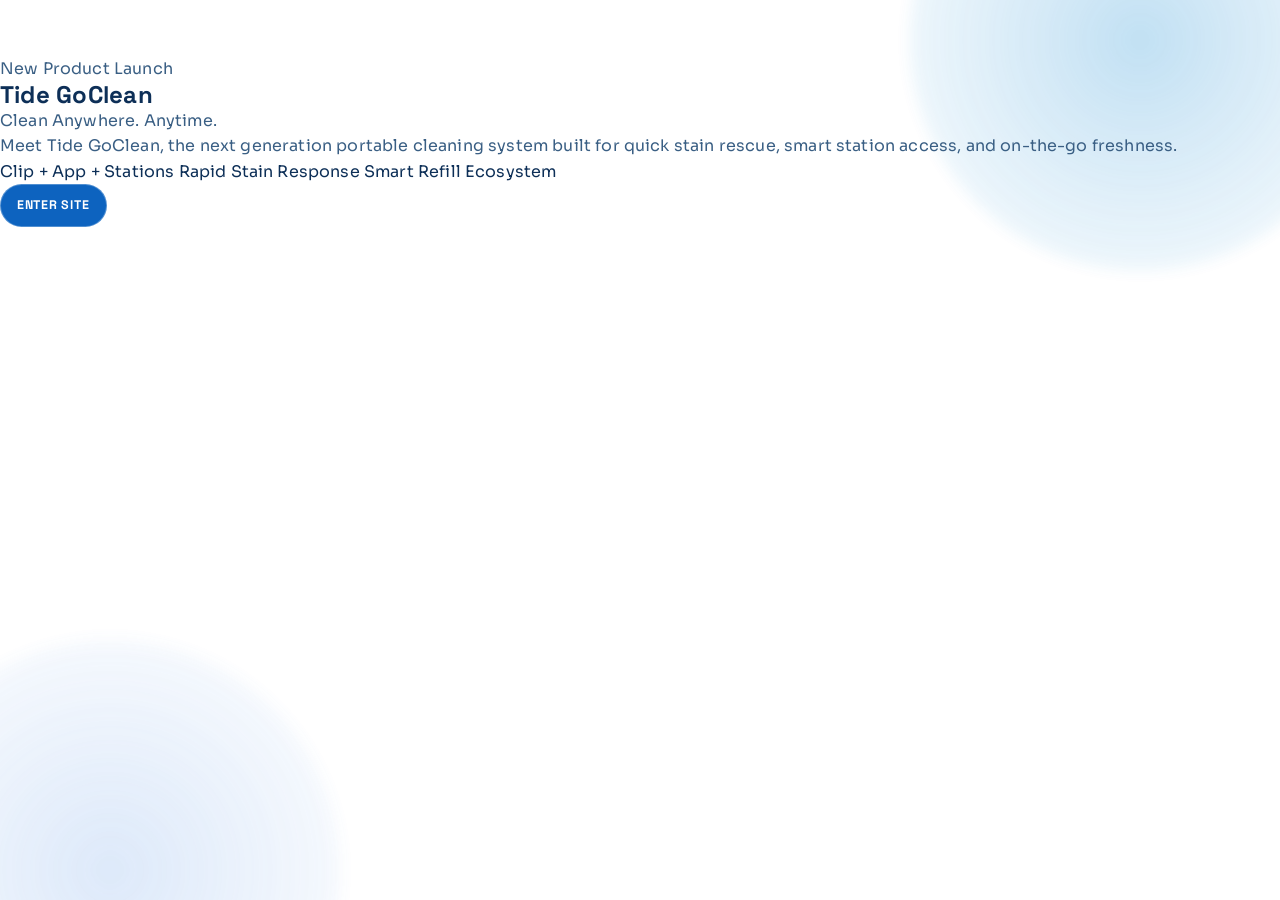
==== commit 466a1692: "Update Buy Now and Ecosystem pages with new images; enhance layout and styles for improved visual co" ====
--- a/index.html
+++ b/index.html
@@ -3,110 +3,29 @@
 <head>
   <meta charset="UTF-8" />
   <meta name="viewport" content="width=device-width, initial-scale=1.0" />
-  <title>Tide GoClean | Home</title>
+  <title>Tide GoClean | Welcome</title>
   <link rel="preconnect" href="https://fonts.googleapis.com" />
   <link rel="preconnect" href="https://fonts.gstatic.com" crossorigin />
   <link href="https://fonts.googleapis.com/css2?family=Space+Grotesk:wght@500;600;700&family=Sora:wght@400;500;600;700&display=swap" rel="stylesheet" />
   <link rel="stylesheet" href="styles.css" />
   <script src="shared.js" defer></script>
 </head>
-<body>
-  <div class="page-overlay">
-  <header class="top">
-    <div class="wrap nav">
-      <a class="brand" href="index.html" aria-label="Tide GoClean home">
-        <img class="brand-symbol" src="assets/brand-logo.jpg" alt="" aria-hidden="true" />
-        
-      </a>
-      <nav class="nav-links" aria-label="Main navigation">
-        <a class="active" href="index.html">Home</a>
-        <a class="nav-goclean-link" href="ecosystem.html">GoClean IN ACTION</a>
-        <a href="journey.html">Journey</a>
-        <a href="packaging.html">Packaging</a>
-        <a href="buy-now.html">Buy Now</a>
-      </nav>
-    </div>
-  </header>
-
-  <main>
-    <section class="wrap hero">
-      <div>
-        <h1 class="hero-title">Tide <span class="go-highlight">Go</span><span class="clean-glow">Clean</span></h1>
-        <p class="tag">Clean Anywhere. Anytime.</p>
-        <p>
-          Tide GoClean is a connected clothing care network that helps people treat stains and refresh fabric wherever daily life happens.
-        </p>
-        <div class="chip-row" aria-label="Key brand strengths">
-          <span class="chip">Fast Stain Response</span>
-          <span class="chip">Smart Station Access</span>
-          <span class="chip">Water-Saving Impact</span>
-        </div>
-        <div class="actions">
-          <a class="btn primary" href="ecosystem.html">Explore GoClean in Action</a>
-          <a class="btn" href="journey.html">View User Journey</a>
-        </div>
+<body class="intro-page">
+  <main class="intro-main">
+    <section class="intro-shell" aria-labelledby="intro-title">
+      <p class="intro-kicker">New Product Launch</p>
+      <h1 id="intro-title" class="intro-title">Tide <span>GoClean</span></h1>
+      <p class="intro-tag">Clean Anywhere. Anytime.</p>
+      <p class="intro-copy">
+        Meet Tide GoClean, the next generation portable cleaning system built for quick stain rescue, smart station access, and on-the-go freshness.
+      </p>
+      <div class="intro-points" aria-label="Product highlights">
+        <span>Clip + App + Stations</span>
+        <span>Rapid Stain Response</span>
+        <span>Smart Refill Ecosystem</span>
       </div>
-      <aside class="hero-visual" aria-label="Brand impact snapshot">
-        <img
-          class="hero-metric-image"
-          src="https://i.pinimg.com/736x/5a/c6/32/5ac632931588f97f066ed8e8f9f3339a.jpg"
-          alt="Laundry pods and folded fabric representing efficient cleaning"
-          loading="lazy"
-          decoding="async"
-        />
-        <div class="metric-grid">
-          <div class="metric">
-            <strong>90s</strong>
-            <span>Avg Clean Cycle</span>
-          </div>
-          <div class="metric">
-            <strong>24/7</strong>
-            <span>Station Access</span>
-          </div>
-          <div class="metric">
-            <strong>45%</strong>
-            <span>Water Savings Goal</span>
-          </div>
-        </div>
-      </aside>
-    </section>
-
-    <section class="wrap" style="padding-top: 18px;">
-      <div class="page-head">
-        <h2>Browse By Section</h2>
-        <p>Each section now has its own dedicated page linked in the nav bar.</p>
-      </div>
-      <div class="grid">
-        <article class="card">
-          <h3>GoClean in Action</h3>
-          <p>See the full GoClean Clip, Stations, App, payments, and privacy design.</p>
-          <div class="actions"><a class="btn open-page-btn" href="ecosystem.html" aria-label="Open GoClean in Action page">&rarr;</a></div>
-        </article>
-        <article class="card">
-          <h3>User Journey</h3>
-          <p>Follow the step-by-step example flow from stain event to app impact log.</p>
-          <div class="actions"><a class="btn open-page-btn" href="journey.html" aria-label="Open User Journey page">&rarr;</a></div>
-        </article>
-        <article class="card">
-          <h3>Packaging</h3>
-          <p>Explore biodegradable materials and refill-loop logistics strategy.</p>
-          <div class="actions"><a class="btn open-page-btn" href="packaging.html" aria-label="Open Packaging page">&rarr;</a></div>
-        </article>
-        <article class="card">
-          <h3>Buy Now</h3>
-          <p>Shop GoClean Clip kits, refill packs, and cleaning essentials.</p>
-          <div class="actions"><a class="btn open-page-btn" href="buy-now.html" aria-label="Open Buy Now page">&rarr;</a></div>
-        </article>
-      </div>
+      <a class="btn primary intro-enter" href="home.html" aria-label="Enter Tide GoClean site">Enter Site</a>
     </section>
   </main>
-
-  <footer class="footer">
-    <div class="wrap">
-      <p><strong>Tide GoClean</strong> | Clean Anywhere. Anytime.</p>
-      <p class="footer-note">Concept proposal for GCA early talent competition 2026. This concept was created by Amber Vilord- A senior at the University of Missouri- Columbia</p>
-    </div>
-  </footer>
-  </div>
 </body>
 </html>
--- a/styles.css
+++ b/styles.css
@@ -522,6 +522,27 @@
   box-shadow: 0 14px 28px rgba(8, 43, 85, 0.16);
 }
 
+.app-row {
+  margin-top: 6px;
+  display: grid;
+  gap: 16px;
+  align-items: start;
+  grid-template-columns: 0.9fr 1.4fr;
+}
+
+.app-image-wrap {
+  margin: 0;
+}
+
+.app-image {
+  width: 100%;
+  max-width: 340px;
+  display: block;
+  border-radius: 14px;
+  border: 1px solid rgba(13, 99, 191, 0.22);
+  box-shadow: 0 14px 28px rgba(8, 43, 85, 0.16);
+}
+
 .action-step-detail {
   padding-top: 18px;
 }
@@ -583,6 +604,22 @@
   grid-column: 1 / -1;
 }
 
+.packaging-photo {
+  margin: 0;
+  border: 1px solid rgba(13, 99, 191, 0.18);
+  border-radius: var(--radius-md);
+  overflow: hidden;
+  box-shadow: var(--shadow-soft);
+  background: rgba(255, 255, 255, 0.88);
+}
+
+.packaging-photo img {
+  width: 100%;
+  display: block;
+  max-height: 420px;
+  object-fit: cover;
+}
+
 .buy-grid {
   grid-template-columns: repeat(auto-fit, minmax(220px, 1fr));
 }
@@ -595,11 +632,18 @@
 }
 
 .buy-thumb {
-  width: 100%;
+  width: auto;
+  max-width: 100%;
   max-height: 210px;
-  object-fit: cover;
+  height: auto;
+  object-fit: contain;
+  margin: 0 auto;
   border-radius: 12px;
   border: 1px solid rgba(13, 99, 191, 0.2);
+}
+
+.buy-card.has-image h3 {
+  text-align: center;
 }
 
 .buy-price {
@@ -1058,6 +1102,15 @@
     max-width: 460px;
   }
 
+  .app-row {
+    grid-template-columns: 1fr;
+  }
+
+  .app-image {
+    margin: 0 auto;
+    max-width: 460px;
+  }
+
   .top {
     position: static;
   }
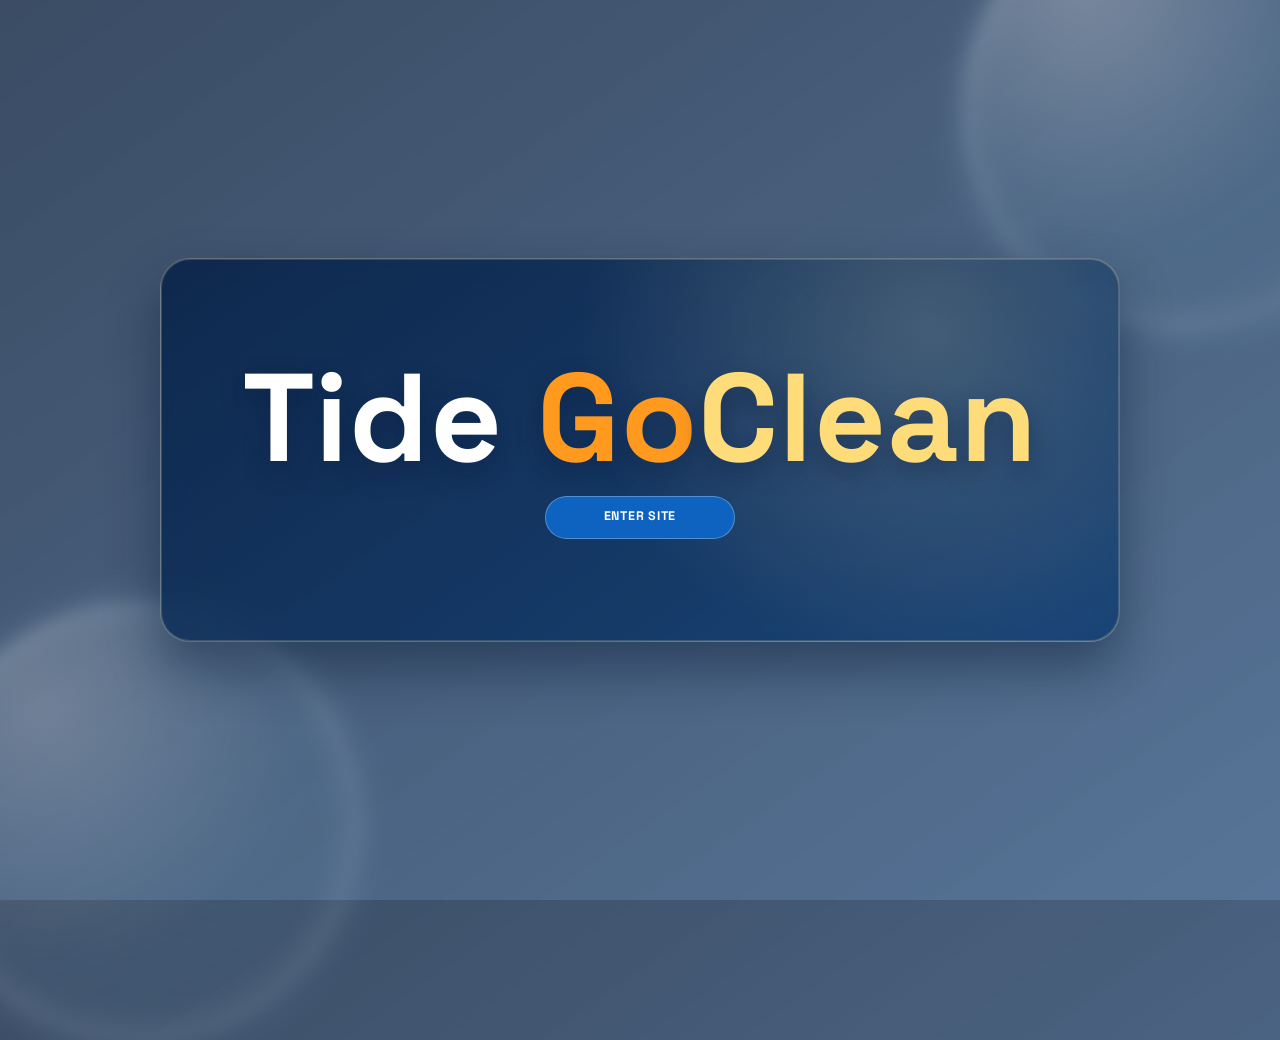
==== commit a0a79fa9: "Update navigation links to point to the home page; enhance intro page styles for improved visual app" ====
--- a/index.html
+++ b/index.html
@@ -13,17 +13,7 @@
 <body class="intro-page">
   <main class="intro-main">
     <section class="intro-shell" aria-labelledby="intro-title">
-      <p class="intro-kicker">New Product Launch</p>
-      <h1 id="intro-title" class="intro-title">Tide <span>GoClean</span></h1>
-      <p class="intro-tag">Clean Anywhere. Anytime.</p>
-      <p class="intro-copy">
-        Meet Tide GoClean, the next generation portable cleaning system built for quick stain rescue, smart station access, and on-the-go freshness.
-      </p>
-      <div class="intro-points" aria-label="Product highlights">
-        <span>Clip + App + Stations</span>
-        <span>Rapid Stain Response</span>
-        <span>Smart Refill Ecosystem</span>
-      </div>
+      <h1 id="intro-title" class="intro-title">Tide <span class="intro-go">Go</span><span class="intro-clean">Clean</span></h1>
       <a class="btn primary intro-enter" href="home.html" aria-label="Enter Tide GoClean site">Enter Site</a>
     </section>
   </main>
--- a/styles.css
+++ b/styles.css
@@ -46,6 +46,113 @@
   background-attachment: fixed;
 }
 
+.intro-page {
+  min-height: 100vh;
+  margin: 0;
+  display: grid;
+  place-items: center;
+  background:
+    linear-gradient(145deg, rgba(3, 25, 56, 0.78), rgba(7, 50, 102, 0.68)),
+    url("https://static.vecteezy.com/system/resources/previews/005/344/451/large_2x/soap-bubbles-on-a-background-of-blue-water-as-a-texture-top-view-copy-empty-space-for-text-photo.jpg");
+  background-size: cover;
+  background-position: center;
+  position: relative;
+  overflow: hidden;
+}
+
+.intro-page::before,
+.intro-page::after {
+  content: "";
+  position: absolute;
+  width: clamp(280px, 34vw, 480px);
+  height: clamp(280px, 34vw, 480px);
+  border-radius: 999px;
+  pointer-events: none;
+  z-index: 0;
+  border: 1px solid rgba(230, 244, 255, 0.36);
+  box-shadow:
+    inset 0 0 40px rgba(255, 255, 255, 0.2),
+    0 0 36px rgba(194, 228, 255, 0.26);
+}
+
+.intro-page::before {
+  top: -110px;
+  right: -120px;
+  background: radial-gradient(circle at 28% 22%, rgba(255, 255, 255, 0.36), rgba(154, 221, 255, 0.08) 54%, rgba(154, 221, 255, 0));
+  animation: drift 18s ease-in-out infinite;
+}
+
+.intro-page::after {
+  bottom: -140px;
+  left: -80px;
+  background: radial-gradient(circle at 28% 24%, rgba(255, 255, 255, 0.3), rgba(151, 216, 255, 0.08) 56%, rgba(151, 216, 255, 0));
+  animation: drift 21s ease-in-out infinite reverse;
+}
+
+.intro-main {
+  width: min(960px, calc(100vw - 2rem));
+  padding: 24px 0;
+  position: relative;
+  z-index: 1;
+}
+
+.intro-shell {
+  border-radius: var(--radius-xl);
+  border: 1px solid rgba(244, 224, 173, 0.36);
+  padding: clamp(46px, 8vw, 102px) clamp(24px, 5vw, 64px);
+  display: grid;
+  justify-items: center;
+  gap: 20px;
+  background:
+    radial-gradient(circle at 80% 18%, rgba(255, 236, 188, 0.2), rgba(255, 236, 188, 0) 42%),
+    linear-gradient(145deg, rgba(5, 32, 70, 0.83), rgba(8, 56, 112, 0.76));
+  backdrop-filter: blur(10px);
+  box-shadow:
+    0 26px 52px rgba(4, 24, 52, 0.45),
+    inset 0 0 0 1px rgba(255, 241, 206, 0.16);
+}
+
+.intro-title {
+  margin-top: 0;
+  font-family: "Space Grotesk", "Segoe UI", sans-serif;
+  font-size: clamp(2.9rem, 11vw, 7.8rem);
+  font-weight: 700;
+  line-height: 0.92;
+  letter-spacing: 0.01em;
+  color: #ffffff;
+  text-shadow: 0 10px 26px rgba(8, 22, 56, 0.42);
+  text-align: center;
+}
+
+.intro-go {
+  color: #ff9a1f;
+}
+
+.intro-clean {
+  color: #ffdc7a;
+}
+
+.intro-enter {
+  min-width: 190px;
+  justify-content: center;
+  font-size: 0.84rem;
+  border-color: rgba(255, 232, 179, 0.56);
+  background: linear-gradient(135deg, #f3c779, #df9e51);
+  color: #1a3359;
+}
+
+.intro-enter:hover {
+  color: #11294c;
+  border-color: rgba(255, 232, 179, 0.82);
+  background: linear-gradient(135deg, #f7d794, #e8af65);
+}
+
+@media (max-width: 900px) {
+  .intro-shell {
+    padding: clamp(34px, 9vw, 64px) clamp(18px, 6vw, 32px);
+  }
+}
+
 body::before,
 body::after {
   content: "";
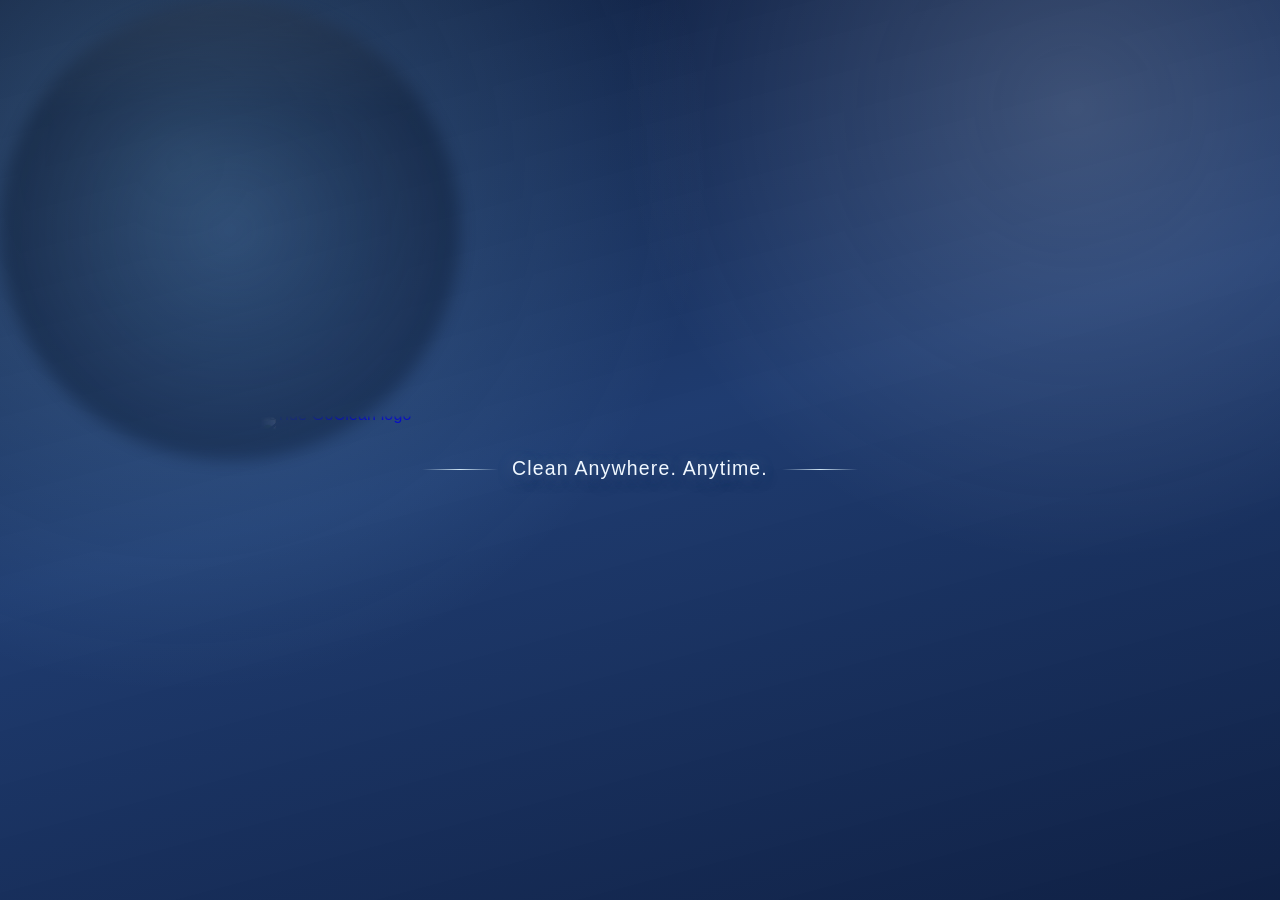
==== commit 38924727: "Refactor HTML files to remove unused font preconnect links; update styles to incorporate new font fa" ====
--- a/index.html
+++ b/index.html
@@ -4,17 +4,17 @@
   <meta charset="UTF-8" />
   <meta name="viewport" content="width=device-width, initial-scale=1.0" />
   <title>Tide GoClean | Welcome</title>
-  <link rel="preconnect" href="https://fonts.googleapis.com" />
-  <link rel="preconnect" href="https://fonts.gstatic.com" crossorigin />
-  <link href="https://fonts.googleapis.com/css2?family=Space+Grotesk:wght@500;600;700&family=Sora:wght@400;500;600;700&display=swap" rel="stylesheet" />
   <link rel="stylesheet" href="styles.css" />
   <script src="shared.js" defer></script>
 </head>
 <body class="intro-page">
   <main class="intro-main">
-    <section class="intro-shell" aria-labelledby="intro-title">
-      <h1 id="intro-title" class="intro-title">Tide <span class="intro-go">Go</span><span class="intro-clean">Clean</span></h1>
-      <a class="btn primary intro-enter" href="home.html" aria-label="Enter Tide GoClean site">Enter Site</a>
+    <section class="intro-shell" aria-label="Tide GoClean welcome">
+      <a class="intro-image-link" href="home.html" aria-label="Enter Tide GoClean site">
+        <img class="intro-brand-image" src="https://i.pinimg.com/736x/31/a3/d3/31a3d3a0638bf39401044c979ae0c5ac.jpg" alt="Tide GoClean logo" />
+        <span class="intro-image-cta">Enter Site</span>
+      </a>
+      <p class="intro-subhead">Clean Anywhere. Anytime.</p>
     </section>
   </main>
 </body>
--- a/styles.css
+++ b/styles.css
@@ -1,3 +1,53 @@
+@font-face {
+  font-family: "Tide";
+  src:
+    url("https://tide.com/fonts/tide_type_light-webfont.woff2") format("woff2"),
+    url("https://tide.com/fonts/tide_type_light-webfont.woff") format("woff");
+  font-weight: 300;
+  font-style: normal;
+  font-display: swap;
+}
+
+@font-face {
+  font-family: "Tide";
+  src:
+    url("https://tide.com/fonts/tide_type_regular-webfont.woff2") format("woff2"),
+    url("https://tide.com/fonts/tide_type_regular-webfont.woff") format("woff");
+  font-weight: 400;
+  font-style: normal;
+  font-display: swap;
+}
+
+@font-face {
+  font-family: "Tide";
+  src:
+    url("https://tide.com/fonts/tide_type_bold-webfont.woff2") format("woff2"),
+    url("https://tide.com/fonts/tide_type_bold-webfont.woff") format("woff");
+  font-weight: 700;
+  font-style: normal;
+  font-display: swap;
+}
+
+@font-face {
+  font-family: "MontserratRegular";
+  src:
+    url("https://tide.com/fonts/Montserrat-Regular.woff2") format("woff2"),
+    url("https://tide.com/fonts/Montserrat-Regular.woff") format("woff");
+  font-weight: 400;
+  font-style: normal;
+  font-display: swap;
+}
+
+@font-face {
+  font-family: "MontserratExtraBold";
+  src:
+    url("https://tide.com/fonts/Montserrat-ExtraBold.woff2") format("woff2"),
+    url("https://tide.com/fonts/Montserrat-ExtraBold.woff") format("woff");
+  font-weight: 800;
+  font-style: normal;
+  font-display: swap;
+}
+
 :root {
   color-scheme: light;
   --deep: #051c3d;
@@ -34,7 +84,7 @@
 }
 
 body {
-  font-family: "Sora", "Segoe UI", sans-serif;
+  font-family: "Tide", "MontserratRegular", "Segoe UI", sans-serif;
   color: var(--ink);
   letter-spacing: 0.01em;
   line-height: 1.6;
@@ -51,9 +101,13 @@
   margin: 0;
   display: grid;
   place-items: center;
+  padding: clamp(20px, 4vw, 42px) 14px;
   background:
-    linear-gradient(145deg, rgba(3, 25, 56, 0.78), rgba(7, 50, 102, 0.68)),
+    radial-gradient(circle at 14% 18%, rgba(153, 215, 255, 0.24), rgba(153, 215, 255, 0) 40%),
+    radial-gradient(circle at 84% 12%, rgba(255, 255, 255, 0.16), rgba(255, 255, 255, 0) 34%),
+    linear-gradient(165deg, rgba(2, 17, 49, 0.96), rgba(7, 39, 97, 0.9) 48%, rgba(3, 21, 59, 0.95)),
     url("https://static.vecteezy.com/system/resources/previews/005/344/451/large_2x/soap-bubbles-on-a-background-of-blue-water-as-a-texture-top-view-copy-empty-space-for-text-photo.jpg");
+  background-blend-mode: screen, screen, normal, overlay;
   background-size: cover;
   background-position: center;
   position: relative;
@@ -64,57 +118,110 @@
 .intro-page::after {
   content: "";
   position: absolute;
-  width: clamp(280px, 34vw, 480px);
-  height: clamp(280px, 34vw, 480px);
-  border-radius: 999px;
   pointer-events: none;
   z-index: 0;
-  border: 1px solid rgba(230, 244, 255, 0.36);
-  box-shadow:
-    inset 0 0 40px rgba(255, 255, 255, 0.2),
-    0 0 36px rgba(194, 228, 255, 0.26);
 }
 
 .intro-page::before {
-  top: -110px;
-  right: -120px;
-  background: radial-gradient(circle at 28% 22%, rgba(255, 255, 255, 0.36), rgba(154, 221, 255, 0.08) 54%, rgba(154, 221, 255, 0));
-  animation: drift 18s ease-in-out infinite;
+  inset: 0;
+  background:
+    linear-gradient(180deg, rgba(255, 255, 255, 0.08), rgba(255, 255, 255, 0) 24%),
+    radial-gradient(circle at center, rgba(255, 255, 255, 0), rgba(1, 11, 30, 0.52) 82%, rgba(1, 10, 26, 0.72) 100%);
 }
 
 .intro-page::after {
-  bottom: -140px;
-  left: -80px;
-  background: radial-gradient(circle at 28% 24%, rgba(255, 255, 255, 0.3), rgba(151, 216, 255, 0.08) 56%, rgba(151, 216, 255, 0));
-  animation: drift 21s ease-in-out infinite reverse;
+  inset: 0;
+  opacity: 0.28;
+  background: repeating-linear-gradient(102deg, rgba(216, 238, 255, 0.18) 0 1px, rgba(216, 238, 255, 0) 1px 13px);
+  -webkit-mask-image: linear-gradient(180deg, rgba(0, 0, 0, 0.34), rgba(0, 0, 0, 0));
+  mask-image: linear-gradient(180deg, rgba(0, 0, 0, 0.34), rgba(0, 0, 0, 0));
 }
 
 .intro-main {
-  width: min(960px, calc(100vw - 2rem));
-  padding: 24px 0;
+  width: min(980px, calc(100vw - 1.6rem));
+  padding: clamp(14px, 2.6vw, 28px) 0;
   position: relative;
   z-index: 1;
 }
 
 .intro-shell {
-  border-radius: var(--radius-xl);
-  border: 1px solid rgba(244, 224, 173, 0.36);
-  padding: clamp(46px, 8vw, 102px) clamp(24px, 5vw, 64px);
+  position: relative;
+  width: min(100%, 860px);
+  margin: 0 auto;
+  padding: 0;
+  border: 0;
+  background: transparent;
+  box-shadow: none;
+  backdrop-filter: none;
   display: grid;
+  gap: 22px;
   justify-items: center;
-  gap: 20px;
-  background:
-    radial-gradient(circle at 80% 18%, rgba(255, 236, 188, 0.2), rgba(255, 236, 188, 0) 42%),
-    linear-gradient(145deg, rgba(5, 32, 70, 0.83), rgba(8, 56, 112, 0.76));
-  backdrop-filter: blur(10px);
+}
+
+.intro-image-link {
+  position: relative;
+  display: block;
+  width: min(100%, 760px);
+  border-radius: 0;
+  overflow: visible;
+  text-decoration: none;
+  line-height: 0;
+  isolation: isolate;
+  -webkit-mask-image:
+    radial-gradient(ellipse 74% 60% at 50% 50%, rgba(0, 0, 0, 1) 48%, rgba(0, 0, 0, 0.84) 66%, rgba(0, 0, 0, 0.36) 84%, rgba(0, 0, 0, 0) 100%),
+    linear-gradient(180deg, rgba(0, 0, 0, 0) 0%, rgba(0, 0, 0, 0.92) 14%, rgba(0, 0, 0, 0.92) 86%, rgba(0, 0, 0, 0) 100%),
+    linear-gradient(90deg, rgba(0, 0, 0, 0) 0%, rgba(0, 0, 0, 0.92) 12%, rgba(0, 0, 0, 0.92) 88%, rgba(0, 0, 0, 0) 100%);
+  -webkit-mask-composite: source-in;
+  mask-image:
+    radial-gradient(ellipse 74% 60% at 50% 50%, rgba(0, 0, 0, 1) 48%, rgba(0, 0, 0, 0.84) 66%, rgba(0, 0, 0, 0.36) 84%, rgba(0, 0, 0, 0) 100%),
+    linear-gradient(180deg, rgba(0, 0, 0, 0) 0%, rgba(0, 0, 0, 0.92) 14%, rgba(0, 0, 0, 0.92) 86%, rgba(0, 0, 0, 0) 100%),
+    linear-gradient(90deg, rgba(0, 0, 0, 0) 0%, rgba(0, 0, 0, 0.92) 12%, rgba(0, 0, 0, 0.92) 88%, rgba(0, 0, 0, 0) 100%);
+  mask-composite: intersect;
+  transition: transform 260ms ease;
+}
+
+.intro-brand-image {
+  width: 100%;
+  height: auto;
+  display: block;
+  filter: saturate(0.94) brightness(0.96);
   box-shadow:
-    0 26px 52px rgba(4, 24, 52, 0.45),
-    inset 0 0 0 1px rgba(255, 241, 206, 0.16);
+    0 0 36px rgba(205, 231, 255, 0.34),
+    0 0 92px rgba(112, 183, 247, 0.24),
+    0 26px 48px rgba(2, 12, 38, 0.38);
+}
+
+.intro-image-cta {
+  position: absolute;
+  left: 50%;
+  bottom: clamp(46px, 6.7vw, 75px);
+  transform: translate(-50%, 12px);
+  opacity: 0;
+  z-index: 2;
+  color: #fff7e2;
+  font-family: "MontserratExtraBold", "Tide", "Segoe UI", sans-serif;
+  font-size: clamp(0.78rem, 1.4vw, 0.98rem);
+  letter-spacing: 0.2em;
+  text-transform: uppercase;
+  text-shadow: 0 0 26px rgba(255, 239, 195, 0.62), 0 8px 20px rgba(2, 10, 33, 0.72);
+  transition: opacity 260ms ease, transform 260ms ease;
+  pointer-events: auto;
+}
+
+.intro-image-link:hover,
+.intro-image-link:focus-visible {
+  transform: translateY(-2px);
+}
+
+.intro-image-link:hover .intro-image-cta,
+.intro-image-link:focus-visible .intro-image-cta {
+  opacity: 1;
+  transform: translate(-50%, 0);
 }
 
 .intro-title {
   margin-top: 0;
-  font-family: "Space Grotesk", "Segoe UI", sans-serif;
+  font-family: "MontserratExtraBold", "Tide", "Segoe UI", sans-serif;
   font-size: clamp(2.9rem, 11vw, 7.8rem);
   font-weight: 700;
   line-height: 0.92;
@@ -132,24 +239,65 @@
   color: #ffdc7a;
 }
 
-.intro-enter {
-  min-width: 190px;
-  justify-content: center;
-  font-size: 0.84rem;
-  border-color: rgba(255, 232, 179, 0.56);
-  background: linear-gradient(135deg, #f3c779, #df9e51);
-  color: #1a3359;
-}
-
-.intro-enter:hover {
-  color: #11294c;
-  border-color: rgba(255, 232, 179, 0.82);
-  background: linear-gradient(135deg, #f7d794, #e8af65);
+.intro-subhead {
+  display: inline-flex;
+  align-items: center;
+  gap: 14px;
+  font-family: "Tide", "MontserratRegular", "Segoe UI", sans-serif;
+  font-size: clamp(1rem, 1.8vw, 1.22rem);
+  font-weight: 400;
+  letter-spacing: 0.06em;
+  color: #f1f8ff;
+  text-shadow:
+    0 0 16px rgba(164, 221, 255, 0.42),
+    0 4px 14px rgba(3, 20, 62, 0.52);
+  text-align: center;
+}
+
+.intro-subhead::before,
+.intro-subhead::after {
+  content: "";
+  width: clamp(34px, 8vw, 76px);
+  height: 1px;
+  background: linear-gradient(90deg, rgba(255, 255, 255, 0), rgba(224, 245, 255, 0.9), rgba(255, 255, 255, 0));
 }
 
 @media (max-width: 900px) {
-  .intro-shell {
-    padding: clamp(34px, 9vw, 64px) clamp(18px, 6vw, 32px);
+  .intro-image-link {
+    -webkit-mask-image:
+      radial-gradient(ellipse 80% 66% at 50% 50%, rgba(0, 0, 0, 1) 44%, rgba(0, 0, 0, 0.82) 64%, rgba(0, 0, 0, 0.3) 84%, rgba(0, 0, 0, 0) 100%),
+      linear-gradient(180deg, rgba(0, 0, 0, 0) 0%, rgba(0, 0, 0, 0.9) 12%, rgba(0, 0, 0, 0.9) 88%, rgba(0, 0, 0, 0) 100%),
+      linear-gradient(90deg, rgba(0, 0, 0, 0) 0%, rgba(0, 0, 0, 0.9) 10%, rgba(0, 0, 0, 0.9) 90%, rgba(0, 0, 0, 0) 100%);
+    -webkit-mask-composite: source-in;
+    mask-image:
+      radial-gradient(ellipse 80% 66% at 50% 50%, rgba(0, 0, 0, 1) 44%, rgba(0, 0, 0, 0.82) 64%, rgba(0, 0, 0, 0.3) 84%, rgba(0, 0, 0, 0) 100%),
+      linear-gradient(180deg, rgba(0, 0, 0, 0) 0%, rgba(0, 0, 0, 0.9) 12%, rgba(0, 0, 0, 0.9) 88%, rgba(0, 0, 0, 0) 100%),
+      linear-gradient(90deg, rgba(0, 0, 0, 0) 0%, rgba(0, 0, 0, 0.9) 10%, rgba(0, 0, 0, 0.9) 90%, rgba(0, 0, 0, 0) 100%);
+    mask-composite: intersect;
+  }
+
+  .intro-image-cta {
+    bottom: 38px;
+    font-size: 0.72rem;
+    letter-spacing: 0.16em;
+  }
+
+  .intro-subhead {
+    gap: 10px;
+    font-size: 0.95rem;
+    letter-spacing: 0.05em;
+  }
+
+  .intro-subhead::before,
+  .intro-subhead::after {
+    width: 30px;
+  }
+}
+
+@media (hover: none) {
+  .intro-image-cta {
+    opacity: 1;
+    transform: none;
   }
 }
 
@@ -243,7 +391,7 @@
   display: inline-flex;
   align-items: center;
   gap: 12px;
-  font-family: "Space Grotesk", "Segoe UI", sans-serif;
+  font-family: "MontserratExtraBold", "Tide", "Segoe UI", sans-serif;
   letter-spacing: 0.08em;
   text-transform: uppercase;
   font-weight: 700;
@@ -266,7 +414,7 @@
 .nav-links a {
   text-decoration: none;
   color: #164777;
-  font-family: "Space Grotesk", "Segoe UI", sans-serif;
+  font-family: "MontserratExtraBold", "Tide", "Segoe UI", sans-serif;
   font-size: 0.8rem;
   font-weight: 700;
   letter-spacing: 0.07em;
@@ -308,7 +456,7 @@
 h1,
 h2,
 h3 {
-  font-family: "Space Grotesk", "Segoe UI", sans-serif;
+  font-family: "MontserratExtraBold", "Tide", "Segoe UI", sans-serif;
   line-height: 1.08;
   letter-spacing: 0.01em;
 }
@@ -436,7 +584,7 @@
 .metric strong {
   display: block;
   font-size: 1rem;
-  font-family: "Space Grotesk", "Segoe UI", sans-serif;
+  font-family: "MontserratExtraBold", "Tide", "Segoe UI", sans-serif;
 }
 
 .metric span {
@@ -542,7 +690,7 @@
 }
 
 .action-index {
-  font-family: "Space Grotesk", "Segoe UI", sans-serif;
+  font-family: "MontserratExtraBold", "Tide", "Segoe UI", sans-serif;
   font-size: 1.35rem;
   font-weight: 700;
   line-height: 1;
@@ -754,7 +902,7 @@
 }
 
 .buy-price {
-  font-family: "Space Grotesk", "Segoe UI", sans-serif;
+  font-family: "MontserratExtraBold", "Tide", "Segoe UI", sans-serif;
   font-size: 1.28rem;
   font-weight: 700;
   color: #0d3f7f;
@@ -860,7 +1008,7 @@
   border-radius: 10px;
   padding: 0.42rem 0.74rem;
   background: linear-gradient(135deg, rgba(255, 255, 255, 0.12), rgba(204, 236, 255, 0.08));
-  font-family: "Space Grotesk", "Segoe UI", sans-serif;
+  font-family: "MontserratExtraBold", "Tide", "Segoe UI", sans-serif;
   font-size: 0.66rem;
   font-weight: 600;
   letter-spacing: 0.03em;
@@ -896,7 +1044,7 @@
   border: 1px solid rgba(13, 99, 191, 0.24);
   background: linear-gradient(140deg, #ffffff, #ebf8ff);
   color: var(--sea);
-  font-family: "Space Grotesk", "Segoe UI", sans-serif;
+  font-family: "MontserratExtraBold", "Tide", "Segoe UI", sans-serif;
   font-size: 0.78rem;
   font-weight: 700;
   letter-spacing: 0.06em;
@@ -953,7 +1101,7 @@
   border-radius: 999px;
   background: #ffffff;
   color: #164777;
-  font-family: "Space Grotesk", "Segoe UI", sans-serif;
+  font-family: "MontserratExtraBold", "Tide", "Segoe UI", sans-serif;
   font-size: 0.8rem;
   font-weight: 700;
   letter-spacing: 0.07em;
@@ -1029,7 +1177,7 @@
   border-radius: 10px;
   background: #ffffff;
   color: #164777;
-  font-family: "Space Grotesk", "Segoe UI", sans-serif;
+  font-family: "MontserratExtraBold", "Tide", "Segoe UI", sans-serif;
   font-weight: 700;
   cursor: pointer;
 }
@@ -1078,7 +1226,7 @@
 }
 
 .cart-total {
-  font-family: "Space Grotesk", "Segoe UI", sans-serif;
+  font-family: "MontserratExtraBold", "Tide", "Segoe UI", sans-serif;
   font-weight: 700;
   color: #113e73;
 }
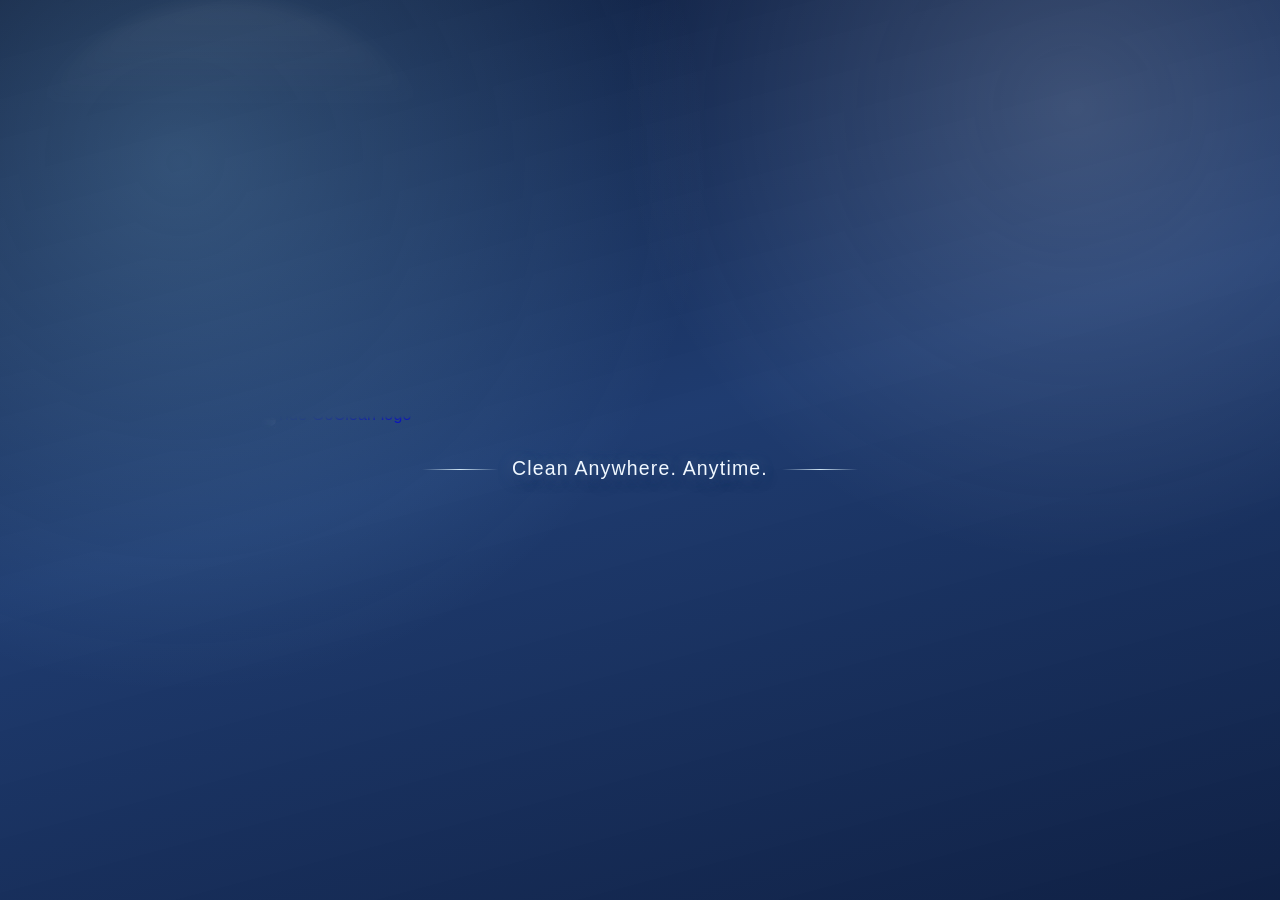
==== commit 06988533: "Apply latest site updates" ====
--- a/index.html
+++ b/index.html
@@ -18,4 +18,4 @@
     </section>
   </main>
 </body>
-</html>
+</html>
--- a/styles.css
+++ b/styles.css
@@ -124,9 +124,7 @@
 
 .intro-page::before {
   inset: 0;
-  background:
-    linear-gradient(180deg, rgba(255, 255, 255, 0.08), rgba(255, 255, 255, 0) 24%),
-    radial-gradient(circle at center, rgba(255, 255, 255, 0), rgba(1, 11, 30, 0.52) 82%, rgba(1, 10, 26, 0.72) 100%);
+  background: linear-gradient(180deg, rgba(255, 255, 255, 0.08), rgba(255, 255, 255, 0) 24%);
 }
 
 .intro-page::after {
@@ -168,14 +166,14 @@
   line-height: 0;
   isolation: isolate;
   -webkit-mask-image:
-    radial-gradient(ellipse 74% 60% at 50% 50%, rgba(0, 0, 0, 1) 48%, rgba(0, 0, 0, 0.84) 66%, rgba(0, 0, 0, 0.36) 84%, rgba(0, 0, 0, 0) 100%),
-    linear-gradient(180deg, rgba(0, 0, 0, 0) 0%, rgba(0, 0, 0, 0.92) 14%, rgba(0, 0, 0, 0.92) 86%, rgba(0, 0, 0, 0) 100%),
-    linear-gradient(90deg, rgba(0, 0, 0, 0) 0%, rgba(0, 0, 0, 0.92) 12%, rgba(0, 0, 0, 0.92) 88%, rgba(0, 0, 0, 0) 100%);
+    radial-gradient(ellipse 70% 58% at 50% 50%, rgba(0, 0, 0, 1) 42%, rgba(0, 0, 0, 0.76) 62%, rgba(0, 0, 0, 0.3) 80%, rgba(0, 0, 0, 0) 100%),
+    linear-gradient(90deg, rgba(0, 0, 0, 0) 0%, rgba(0, 0, 0, 0.9) 18%, rgba(0, 0, 0, 0.9) 82%, rgba(0, 0, 0, 0) 100%),
+    linear-gradient(180deg, rgba(0, 0, 0, 0) 0%, rgba(0, 0, 0, 0.88) 22%, rgba(0, 0, 0, 0.88) 78%, rgba(0, 0, 0, 0) 100%);
   -webkit-mask-composite: source-in;
   mask-image:
-    radial-gradient(ellipse 74% 60% at 50% 50%, rgba(0, 0, 0, 1) 48%, rgba(0, 0, 0, 0.84) 66%, rgba(0, 0, 0, 0.36) 84%, rgba(0, 0, 0, 0) 100%),
-    linear-gradient(180deg, rgba(0, 0, 0, 0) 0%, rgba(0, 0, 0, 0.92) 14%, rgba(0, 0, 0, 0.92) 86%, rgba(0, 0, 0, 0) 100%),
-    linear-gradient(90deg, rgba(0, 0, 0, 0) 0%, rgba(0, 0, 0, 0.92) 12%, rgba(0, 0, 0, 0.92) 88%, rgba(0, 0, 0, 0) 100%);
+    radial-gradient(ellipse 70% 58% at 50% 50%, rgba(0, 0, 0, 1) 42%, rgba(0, 0, 0, 0.76) 62%, rgba(0, 0, 0, 0.3) 80%, rgba(0, 0, 0, 0) 100%),
+    linear-gradient(90deg, rgba(0, 0, 0, 0) 0%, rgba(0, 0, 0, 0.9) 18%, rgba(0, 0, 0, 0.9) 82%, rgba(0, 0, 0, 0) 100%),
+    linear-gradient(180deg, rgba(0, 0, 0, 0) 0%, rgba(0, 0, 0, 0.88) 22%, rgba(0, 0, 0, 0.88) 78%, rgba(0, 0, 0, 0) 100%);
   mask-composite: intersect;
   transition: transform 260ms ease;
 }
@@ -186,15 +184,15 @@
   display: block;
   filter: saturate(0.94) brightness(0.96);
   box-shadow:
-    0 0 36px rgba(205, 231, 255, 0.34),
-    0 0 92px rgba(112, 183, 247, 0.24),
+    0 0 10px rgba(131, 194, 247, 0.14),
+    0 0 34px rgba(83, 156, 226, 0.14),
     0 26px 48px rgba(2, 12, 38, 0.38);
 }
 
 .intro-image-cta {
   position: absolute;
   left: 50%;
-  bottom: clamp(46px, 6.7vw, 75px);
+  bottom: calc(30% - 8px);
   transform: translate(-50%, 12px);
   opacity: 0;
   z-index: 2;
@@ -217,6 +215,38 @@
 .intro-image-link:focus-visible .intro-image-cta {
   opacity: 1;
   transform: translate(-50%, 0);
+}
+
+.intro-page.intro-transitioning {
+  animation: intro-page-fade 360ms ease forwards;
+}
+
+.intro-page.intro-transitioning .intro-shell {
+  animation: intro-shell-launch 360ms cubic-bezier(0.2, 0.72, 0.2, 1) forwards;
+}
+
+.intro-page.intro-transitioning .intro-image-link {
+  animation: intro-logo-surge 360ms cubic-bezier(0.2, 0.72, 0.2, 1) forwards;
+}
+
+.intro-page.intro-transitioning .intro-subhead {
+  animation: intro-subhead-fade 360ms ease forwards;
+}
+
+.home-page.page-enter-home .page-overlay {
+  animation: home-page-arrive 520ms cubic-bezier(0.2, 0.72, 0.2, 1) both;
+}
+
+.home-page.page-enter-home .hero {
+  animation: home-hero-rise 560ms cubic-bezier(0.2, 0.72, 0.2, 1) both;
+}
+
+body.page-enter-subtle .page-overlay {
+  animation: page-subtle-in 320ms ease both;
+}
+
+body.page-leave-subtle .page-overlay {
+  animation: page-subtle-out 220ms ease forwards;
 }
 
 .intro-title {
@@ -263,19 +293,6 @@
 }
 
 @media (max-width: 900px) {
-  .intro-image-link {
-    -webkit-mask-image:
-      radial-gradient(ellipse 80% 66% at 50% 50%, rgba(0, 0, 0, 1) 44%, rgba(0, 0, 0, 0.82) 64%, rgba(0, 0, 0, 0.3) 84%, rgba(0, 0, 0, 0) 100%),
-      linear-gradient(180deg, rgba(0, 0, 0, 0) 0%, rgba(0, 0, 0, 0.9) 12%, rgba(0, 0, 0, 0.9) 88%, rgba(0, 0, 0, 0) 100%),
-      linear-gradient(90deg, rgba(0, 0, 0, 0) 0%, rgba(0, 0, 0, 0.9) 10%, rgba(0, 0, 0, 0.9) 90%, rgba(0, 0, 0, 0) 100%);
-    -webkit-mask-composite: source-in;
-    mask-image:
-      radial-gradient(ellipse 80% 66% at 50% 50%, rgba(0, 0, 0, 1) 44%, rgba(0, 0, 0, 0.82) 64%, rgba(0, 0, 0, 0.3) 84%, rgba(0, 0, 0, 0) 100%),
-      linear-gradient(180deg, rgba(0, 0, 0, 0) 0%, rgba(0, 0, 0, 0.9) 12%, rgba(0, 0, 0, 0.9) 88%, rgba(0, 0, 0, 0) 100%),
-      linear-gradient(90deg, rgba(0, 0, 0, 0) 0%, rgba(0, 0, 0, 0.9) 10%, rgba(0, 0, 0, 0.9) 90%, rgba(0, 0, 0, 0) 100%);
-    mask-composite: intersect;
-  }
-
   .intro-image-cta {
     bottom: 38px;
     font-size: 0.72rem;
@@ -335,12 +352,15 @@
   border-radius: var(--radius-xl);
   background:
     linear-gradient(145deg, rgba(255, 255, 255, 0.95), rgba(244, 251, 255, 0.93) 48%, rgba(237, 245, 255, 0.93) 100%);
-  box-shadow: var(--shadow-strong);
   box-shadow:
-    0 24px 56px rgba(5, 28, 61, 0.16),
+    0 56px 120px rgba(5, 28, 61, 0.3),
+    0 22px 44px rgba(9, 58, 120, 0.2),
+    0 8px 16px rgba(5, 28, 61, 0.12),
+    0 2px 0 rgba(255, 255, 255, 0.7) inset,
     inset 0 1px 0 rgba(255, 255, 255, 0.78);
   overflow: clip;
   position: relative;
+  transform: translateY(-3px);
 }
 
 .page-overlay::before {
@@ -402,7 +422,17 @@
   height: auto;
   display: block;
   object-fit: contain;
-  filter: none;
+  -webkit-mask-image:
+    radial-gradient(ellipse 70% 58% at 50% 50%, rgba(0, 0, 0, 1) 42%, rgba(0, 0, 0, 0.76) 62%, rgba(0, 0, 0, 0.3) 80%, rgba(0, 0, 0, 0) 100%),
+    linear-gradient(90deg, rgba(0, 0, 0, 0) 0%, rgba(0, 0, 0, 0.9) 18%, rgba(0, 0, 0, 0.9) 82%, rgba(0, 0, 0, 0) 100%),
+    linear-gradient(180deg, rgba(0, 0, 0, 0) 0%, rgba(0, 0, 0, 0.88) 22%, rgba(0, 0, 0, 0.88) 78%, rgba(0, 0, 0, 0) 100%);
+  -webkit-mask-composite: source-in;
+  mask-image:
+    radial-gradient(ellipse 70% 58% at 50% 50%, rgba(0, 0, 0, 1) 42%, rgba(0, 0, 0, 0.76) 62%, rgba(0, 0, 0, 0.3) 80%, rgba(0, 0, 0, 0) 100%),
+    linear-gradient(90deg, rgba(0, 0, 0, 0) 0%, rgba(0, 0, 0, 0.9) 18%, rgba(0, 0, 0, 0.9) 82%, rgba(0, 0, 0, 0) 100%),
+    linear-gradient(180deg, rgba(0, 0, 0, 0) 0%, rgba(0, 0, 0, 0.88) 22%, rgba(0, 0, 0, 0.88) 78%, rgba(0, 0, 0, 0) 100%);
+  mask-composite: intersect;
+  filter: saturate(0.94) brightness(0.96);
 }
 
 .nav-links {
@@ -539,7 +569,7 @@
 
 .hero-visual {
   position: relative;
-  padding: 0;
+  padding: 10px;
   min-height: auto;
   display: block;
   animation: hero-enter 720ms ease 260ms both;
@@ -567,8 +597,18 @@
   max-width: 420px;
   margin: 0 auto;
   border-radius: 14px;
-  border: 1px solid rgba(223, 249, 255, 0.45);
-  box-shadow: 0 14px 26px rgba(2, 16, 42, 0.32);
+  border: none;
+  -webkit-mask-image:
+    radial-gradient(ellipse 80% 76% at 50% 50%, rgba(0, 0, 0, 1) 48%, rgba(0, 0, 0, 0.74) 66%, rgba(0, 0, 0, 0.26) 82%, rgba(0, 0, 0, 0) 100%),
+    linear-gradient(90deg, rgba(0, 0, 0, 0) 0%, rgba(0, 0, 0, 0.88) 20%, rgba(0, 0, 0, 0.88) 80%, rgba(0, 0, 0, 0) 100%),
+    linear-gradient(180deg, rgba(0, 0, 0, 0) 0%, rgba(0, 0, 0, 0.88) 22%, rgba(0, 0, 0, 0.88) 78%, rgba(0, 0, 0, 0) 100%);
+  -webkit-mask-composite: source-in;
+  mask-image:
+    radial-gradient(ellipse 80% 76% at 50% 50%, rgba(0, 0, 0, 1) 48%, rgba(0, 0, 0, 0.74) 66%, rgba(0, 0, 0, 0.26) 82%, rgba(0, 0, 0, 0) 100%),
+    linear-gradient(90deg, rgba(0, 0, 0, 0) 0%, rgba(0, 0, 0, 0.88) 20%, rgba(0, 0, 0, 0.88) 80%, rgba(0, 0, 0, 0) 100%),
+    linear-gradient(180deg, rgba(0, 0, 0, 0) 0%, rgba(0, 0, 0, 0.88) 22%, rgba(0, 0, 0, 0.88) 78%, rgba(0, 0, 0, 0) 100%);
+  mask-composite: intersect;
+  box-shadow: 0 12px 24px rgba(2, 16, 42, 0.24);
   object-fit: cover;
 }
 
@@ -876,7 +916,7 @@
 }
 
 .buy-grid {
-  grid-template-columns: repeat(auto-fit, minmax(220px, 1fr));
+  grid-template-columns: repeat(3, minmax(0, 1fr));
 }
 
 .buy-card {
@@ -910,6 +950,12 @@
 
 .full-width-offer {
   grid-column: 1 / -1;
+}
+
+.membership-card {
+  background:
+    radial-gradient(circle at 86% 14%, rgba(242, 138, 47, 0.16), transparent 38%),
+    linear-gradient(155deg, rgba(255, 255, 255, 0.97), rgba(241, 251, 255, 0.94) 62%, rgba(237, 246, 255, 0.95));
 }
 
 .card {
@@ -941,6 +987,30 @@
   font-size: 1.14rem;
   color: var(--sea);
   margin-bottom: 8px;
+}
+
+.home-page .hero,
+.home-page .card,
+.home-page .page-head h2,
+.home-page .hero-metric-image {
+  -webkit-mask-image: none;
+  mask-image: none;
+}
+
+.home-page .grid > .card {
+  display: flex;
+  flex-direction: column;
+}
+
+.home-page .grid > .card .actions {
+  margin-top: auto;
+  padding-top: 12px;
+}
+
+.home-page .hero-metric-image {
+  box-shadow:
+    0 0 12px rgba(156, 208, 255, 0.28),
+    0 14px 26px rgba(2, 16, 42, 0.26);
 }
 
 .card ul,
@@ -1225,6 +1295,98 @@
   color: #416a95;
 }
 
+.concept-overlay {
+  position: fixed;
+  inset: 0;
+  background:
+    radial-gradient(circle at 18% 20%, rgba(126, 184, 255, 0.3), transparent 34%),
+    radial-gradient(circle at 84% 16%, rgba(255, 211, 79, 0.24), transparent 38%),
+    rgba(4, 18, 40, 0.68);
+  z-index: 91;
+}
+
+.concept-modal {
+  position: fixed;
+  left: 50%;
+  top: 50%;
+  width: min(680px, calc(100vw - 2rem));
+  transform: translate(-50%, -44%) scale(0.98);
+  opacity: 0;
+  pointer-events: none;
+  z-index: 92;
+  border: 1px solid rgba(255, 211, 79, 0.52);
+  border-radius: 22px;
+  padding: clamp(18px, 3vw, 30px);
+  background:
+    linear-gradient(162deg, rgba(6, 38, 82, 0.98), rgba(10, 73, 138, 0.96) 44%, rgba(9, 50, 102, 0.97)),
+    radial-gradient(circle at 86% 16%, rgba(255, 235, 170, 0.18), transparent 38%);
+  box-shadow:
+    0 30px 72px rgba(0, 0, 0, 0.44),
+    0 0 0 1px rgba(255, 211, 79, 0.28) inset,
+    0 0 64px rgba(126, 184, 255, 0.28);
+  color: #eef7ff;
+  transition: transform 260ms ease, opacity 260ms ease;
+}
+
+.concept-modal.open {
+  transform: translate(-50%, -50%) scale(1);
+  opacity: 1;
+  pointer-events: auto;
+}
+
+.concept-kicker {
+  display: inline-block;
+  margin-bottom: 8px;
+  padding: 4px 10px;
+  border-radius: 999px;
+  border: 1px solid rgba(255, 211, 79, 0.7);
+  background: rgba(255, 211, 79, 0.12);
+  font-family: "MontserratExtraBold", "Tide", "Segoe UI", sans-serif;
+  font-size: 0.72rem;
+  letter-spacing: 0.12em;
+  text-transform: uppercase;
+  color: #ffe8a6;
+}
+
+.concept-modal h3 {
+  margin: 0 0 12px;
+  font-size: clamp(1.5rem, 2.8vw, 2rem);
+  line-height: 1.14;
+  color: #ffffff;
+}
+
+.concept-modal p {
+  margin: 0;
+  color: rgba(226, 241, 255, 0.97);
+  font-size: 1.02rem;
+}
+
+.concept-modal p + p {
+  margin-top: 12px;
+}
+
+.concept-ack {
+  margin-top: 20px;
+}
+
+.concept-close {
+  position: absolute;
+  right: 10px;
+  top: 10px;
+  width: 34px;
+  height: 34px;
+  border-radius: 999px;
+  border: 1px solid rgba(255, 211, 79, 0.52);
+  background: rgba(8, 38, 78, 0.72);
+  color: #fff6dd;
+  font-family: "MontserratExtraBold", "Tide", "Segoe UI", sans-serif;
+  cursor: pointer;
+}
+
+.concept-close:hover {
+  background: rgba(255, 211, 79, 0.2);
+}
+
 .cart-total {
   font-family: "MontserratExtraBold", "Tide", "Segoe UI", sans-serif;
   font-weight: 700;
@@ -1257,6 +1419,45 @@
   font-size: 0.8em;
 }
 
+.footer-layout {
+  display: flex;
+  justify-content: space-between;
+  align-items: flex-start;
+  gap: 20px;
+}
+
+.footer-left,
+.footer-right {
+  display: grid;
+  gap: 2px;
+}
+
+.footer-left {
+  text-align: left;
+  flex: 1 1 62%;
+  max-width: 560px;
+}
+
+.footer-right {
+  text-align: right;
+  flex: 0 0 auto;
+}
+
+.footer-left p {
+  white-space: normal;
+  overflow-wrap: anywhere;
+}
+
+.footer-left .footer-note {
+  font-size: 8pt;
+}
+
+.footer-right p,
+.footer-right .footer-note {
+  font-size: 10pt;
+  line-height: 1.35;
+}
+
 @keyframes drift {
   0%,
   100% {
@@ -1300,6 +1501,106 @@
   }
 }
 
+@keyframes intro-page-fade {
+  0% {
+    filter: brightness(1);
+  }
+
+  100% {
+    filter: brightness(1.08) saturate(1.04);
+  }
+}
+
+@keyframes intro-shell-launch {
+  0% {
+    opacity: 1;
+    transform: translateY(0) scale(1);
+  }
+
+  100% {
+    opacity: 0;
+    transform: translateY(-24px) scale(1.06);
+  }
+}
+
+@keyframes intro-logo-surge {
+  0% {
+    transform: translateY(0) scale(1);
+    filter: saturate(0.94) brightness(0.96);
+  }
+
+  100% {
+    transform: translateY(-8px) scale(1.12);
+    filter: saturate(1.05) brightness(1.14);
+  }
+}
+
+@keyframes intro-subhead-fade {
+  0% {
+    opacity: 1;
+    transform: translateY(0);
+  }
+
+  100% {
+    opacity: 0;
+    transform: translateY(-12px);
+  }
+}
+
+@keyframes home-page-arrive {
+  0% {
+    opacity: 0.15;
+    transform: scale(1.02);
+    filter: blur(7px);
+  }
+
+  100% {
+    opacity: 1;
+    transform: scale(1);
+    filter: blur(0);
+  }
+}
+
+@keyframes home-hero-rise {
+  0% {
+    opacity: 0;
+    transform: translateY(26px) scale(0.98);
+  }
+
+  100% {
+    opacity: 1;
+    transform: translateY(0) scale(1);
+  }
+}
+
+@keyframes page-subtle-in {
+  0% {
+    opacity: 0;
+    transform: translateY(8px);
+    filter: blur(2px);
+  }
+
+  100% {
+    opacity: 1;
+    transform: translateY(0);
+    filter: blur(0);
+  }
+}
+
+@keyframes page-subtle-out {
+  0% {
+    opacity: 1;
+    transform: translateY(0);
+    filter: blur(0);
+  }
+
+  100% {
+    opacity: 0;
+    transform: translateY(-8px);
+    filter: blur(2px);
+  }
+}
+
 @media (max-width: 980px) {
   body {
     background-attachment: scroll;
@@ -1364,6 +1665,10 @@
   .app-image {
     margin: 0 auto;
     max-width: 460px;
+  }
+
+  .buy-grid {
+    grid-template-columns: repeat(2, minmax(0, 1fr));
   }
 
   .top {
@@ -1444,6 +1749,23 @@
   .metric-grid {
     grid-template-columns: 1fr;
   }
+
+  .buy-grid {
+    grid-template-columns: 1fr;
+  }
+
+  .concept-modal p {
+    font-size: 0.95rem;
+  }
+
+  .footer-layout {
+    flex-direction: column;
+    gap: 10px;
+  }
+
+  .footer-right {
+    text-align: left;
+  }
 }
 
 @media (max-width: 460px) {
@@ -1498,7 +1820,8 @@
     border-color: rgba(126, 184, 255, 0.28);
     background: linear-gradient(145deg, rgba(8, 26, 52, 0.93), rgba(8, 36, 73, 0.9) 48%, rgba(6, 24, 48, 0.92) 100%);
     box-shadow:
-      0 28px 64px rgba(0, 0, 0, 0.45),
+      0 54px 120px rgba(0, 0, 0, 0.58),
+      0 22px 42px rgba(3, 14, 30, 0.42),
       inset 0 1px 0 rgba(195, 225, 255, 0.1);
   }
 
